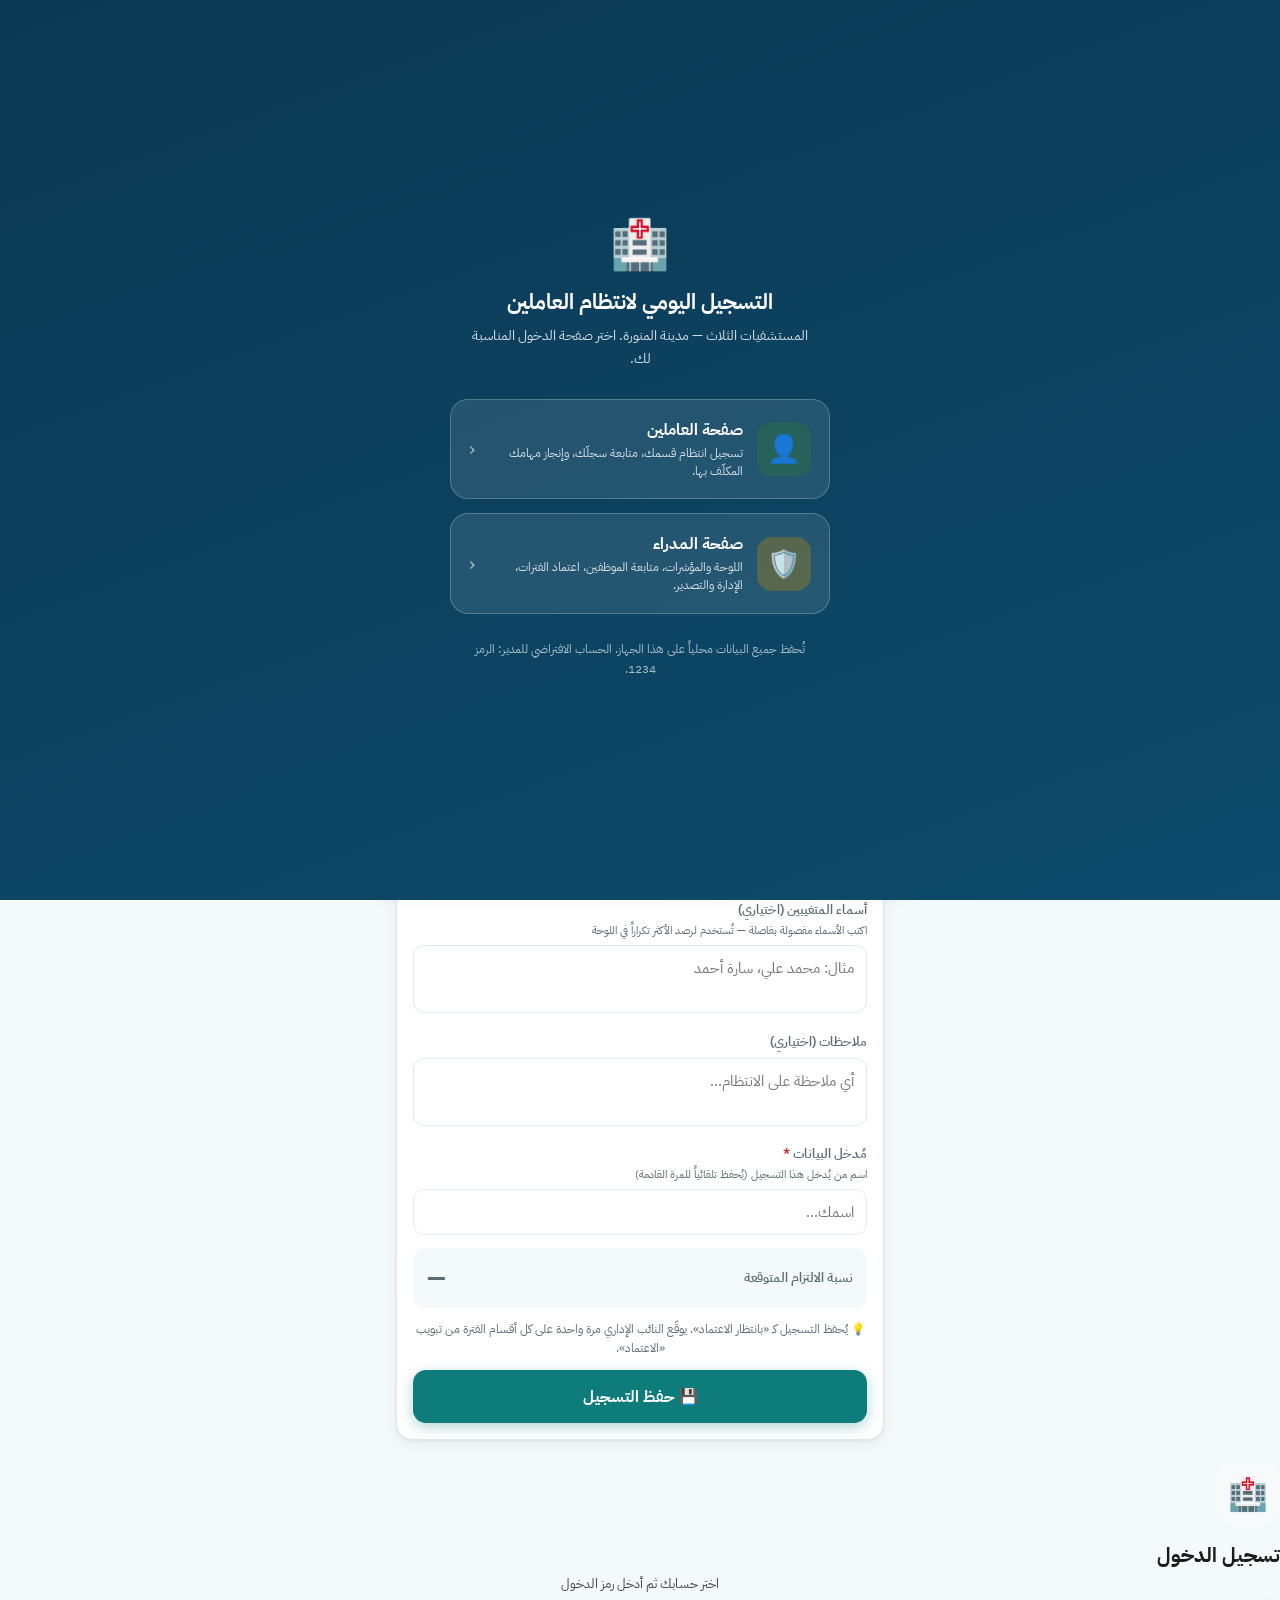
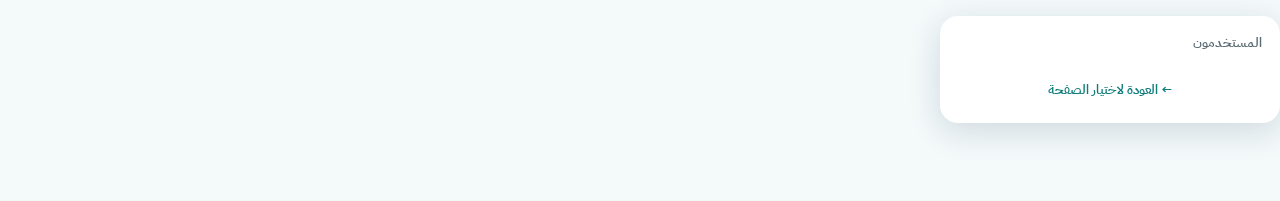
==== index.html @ ccaeedf7 "Add files via upload" ====
<!DOCTYPE html>
<html lang="ar" dir="rtl">
<head>
<meta charset="UTF-8">
<meta name="viewport" content="width=device-width, initial-scale=1.0, maximum-scale=1.0, user-scalable=no">
<title>التسجيل اليومي لانتظام العاملين</title>
<link rel="preconnect" href="https://fonts.googleapis.com">
<link rel="preconnect" href="https://fonts.gstatic.com" crossorigin>
<link href="https://fonts.googleapis.com/css2?family=IBM+Plex+Sans+Arabic:wght@400;500;600;700&display=swap" rel="stylesheet">
<link rel="stylesheet" href="style.css">
</head>
<body>
<div class="app">

  <header>
    <button class="theme-btn" id="helpBtn" title="كيف يعمل التطبيق" style="inset-inline-end:58px">؟</button>
    <button class="theme-btn" id="themeBtn" title="الوضع الداكن">🌙</button>
    <h1>التسجيل اليومي لانتظام العاملين</h1>
    <div class="sub">المستشفيات الثلاث — مدينة المنورة</div>
    <div class="hdr-row">
      <div class="today-pill">📅 <b id="todayLabel"></b></div>
      <div class="user-chip" id="userChip" style="display:none">
        <span class="uc-av" id="ucAv">؟</span>
        <span id="ucName">—</span>
        <button class="logout" id="logoutBtn" title="تسجيل الخروج">⏻</button>
      </div>
    </div>
  </header>

  <!-- ============ VIEW: ENTRY ============ -->
  <section class="view active" id="view-entry">
    <div class="edit-banner" id="editBanner">
      <span>✏️ أنت تعدّل تسجيلاً محفوظاً</span>
      <button id="cancelEdit">إلغاء التعديل</button>
    </div>

    <!-- onboarding: how it works (dismissible, shown until dismissed) -->
    <div class="howto" id="howtoCard">
      <button class="howto-x" id="howtoClose" title="إخفاء">✕</button>
      <p class="howto-title">👋 كيف يعمل التطبيق — 3 خطوات</p>
      <ol class="howto-steps">
        <li><b>سجّل القسم:</b> اختر المستشفى والفترة والقسم وأدخل الأعداد ثم احفظ. يُحفظ بحالة «بانتظار الاعتماد».</li>
        <li><b>اعتمد الفترة:</b> من تبويب «الاعتماد» يوقّع النائب الإداري مرة واحدة على كل أقسام الفترة معاً.</li>
        <li><b>تابع وحلّل:</b> «اللوحة» تعرض النِسب والتنبيهات، و«تصدير» يحفظ نسخة أو تقرير PDF.</li>
      </ol>
    </div>

    <div class="card">
      <p class="card-title"><span class="dot"></span> تسجيل انتظام جديد</p>

      <div class="field">
        <label>التاريخ <span class="req">*</span></label>
        <input type="date" id="f-date">
      </div>

      <div class="row2">
        <div class="field">
          <label>المستشفى <span class="req">*</span></label>
          <select id="f-hosp"></select>
        </div>
        <div class="field">
          <label>الفترة <span class="req">*</span></label>
          <select id="f-period"></select>
        </div>
      </div>

      <div class="field">
        <label>القسم <span class="req">*</span></label>
        <select id="f-dept"></select>
      </div>

      <div class="row2">
        <div class="field">
          <label>العاملون المجدولون <span class="req">*</span></label>
          <span class="hint">إجمالي من كان عليهم الحضور في هذه الفترة</span>
          <div class="stepper"><button type="button" data-step="f-sched" data-d="-1">−</button>
            <input type="number" id="f-sched" min="0" value="0" inputmode="numeric"><button type="button" data-step="f-sched" data-d="1">+</button></div>
        </div>
        <div class="field">
          <label>الحاضرون <span class="req">*</span></label>
          <span class="hint">من حضر فعلاً للعمل</span>
          <div class="stepper"><button type="button" data-step="f-present" data-d="-1">−</button>
            <input type="number" id="f-present" min="0" value="0" inputmode="numeric"><button type="button" data-step="f-present" data-d="1">+</button></div>
        </div>
      </div>
      <p class="field-err" id="numErr"></p>

      <div class="row3">
        <div class="field">
          <label>غياب</label>
          <div class="stepper"><button type="button" data-step="f-absent" data-d="-1">−</button>
            <input type="number" id="f-absent" min="0" value="0" inputmode="numeric"><button type="button" data-step="f-absent" data-d="1">+</button></div>
        </div>
        <div class="field">
          <label>انسحاب</label>
          <div class="stepper"><button type="button" data-step="f-with" data-d="-1">−</button>
            <input type="number" id="f-with" min="0" value="0" inputmode="numeric"><button type="button" data-step="f-with" data-d="1">+</button></div>
        </div>
        <div class="field">
          <label>استئذان</label>
          <div class="stepper"><button type="button" data-step="f-perm" data-d="-1">−</button>
            <input type="number" id="f-perm" min="0" value="0" inputmode="numeric"><button type="button" data-step="f-perm" data-d="1">+</button></div>
        </div>
      </div>

      <div class="field">
        <label>عدد الإجازات</label>
        <div class="stepper"><button type="button" data-step="f-leave" data-d="-1">−</button>
          <input type="number" id="f-leave" min="0" value="0" inputmode="numeric"><button type="button" data-step="f-leave" data-d="1">+</button></div>
      </div>

      <div class="field">
        <label>أسماء المتغيبين (اختياري)</label>
        <span class="hint">اكتب الأسماء مفصولة بفاصلة — تُستخدم لرصد الأكثر تكراراً في اللوحة</span>
        <textarea id="f-names" placeholder="مثال: محمد علي، سارة أحمد"></textarea>
      </div>

      <div class="field">
        <label>ملاحظات (اختياري)</label>
        <textarea id="f-notes" placeholder="أي ملاحظة على الانتظام..."></textarea>
      </div>

      <div class="field">
        <label>مُدخل البيانات <span class="req">*</span></label>
        <span class="hint">اسم من يُدخل هذا التسجيل (يُحفظ تلقائياً للمرة القادمة)</span>
        <input type="text" id="f-by" placeholder="اسمك...">
      </div>

      <div class="preview">
        <span class="lbl">نسبة الالتزام المتوقعة <span id="f-comp-word" style="font-weight:400;font-size:11px"></span></span>
        <span class="val" id="f-compliance">—</span>
      </div>

      <p style="font-size:11.5px;color:var(--muted);text-align:center;margin:0 0 12px;line-height:1.6">
        💡 يُحفظ التسجيل كـ «بانتظار الاعتماد». يوقّع النائب الإداري مرة واحدة على كل أقسام الفترة من تبويب «الاعتماد».
      </p>

      <button class="btn btn-primary" id="saveBtn">💾 حفظ التسجيل</button>
    </div>
  </section>

  <!-- ============ VIEW: DASHBOARD ============ -->
  <section class="view" id="view-dash">
    <div class="filters" id="monthFilters"></div>
    <div class="subfilter">
      <select id="dashHospFilter"></select>
      <select id="dashDeptFilter"></select>
    </div>
    <div class="alert none" id="alertBox"><span class="ic">📊</span><span id="alertText">لا توجد بيانات بعد</span></div>
    <div id="smartAlerts"></div>

    <div class="kpi-grid">
      <div class="kpi big">
        <div><div class="k-lbl">نسبة الالتزام العامة</div><div class="k-val" id="k-comp">—</div></div>
        <span class="badge" id="k-comp-badge"></span>
      </div>
      <div class="kpi"><div class="k-lbl">إجمالي الحضور</div><div class="k-val" id="k-present">0</div></div>
      <div class="kpi"><div class="k-lbl">إجمالي الغياب</div><div class="k-val" id="k-absent" style="color:var(--bad)">0</div></div>
      <div class="kpi"><div class="k-lbl">الانسحاب</div><div class="k-val" id="k-with">0</div></div>
      <div class="kpi"><div class="k-lbl">الاستئذان</div><div class="k-val" id="k-perm">0</div></div>
    </div>

    <div class="card">
      <div class="card-head">
        <p class="card-title"><span class="dot"></span> مؤشرات الأداء الرئيسية (KPI)</p>
        <div class="toggle" id="kpiToggle">
          <button class="active" data-scope="month">شهري</button>
          <button data-scope="week">أسبوعي</button>
        </div>
      </div>
      <p class="scope-note" id="kpiScopeNote"></p>
      <div class="kpi-list" id="kpiList"></div>
    </div>

    <div class="card">
      <p class="card-title"><span class="dot"></span> اتجاه نسبة الالتزام</p>
      <div class="chart-wrap"><div id="trendChart"></div></div>
      <div class="chart-legend">
        <span><i style="background:var(--teal)"></i>نسبة الالتزام</span>
        <span><i style="background:var(--bad)"></i>الحد الأدنى (90%)</span>
      </div>
    </div>

    <div class="card">
      <p class="card-title"><span class="dot"></span> الالتزام حسب المستشفى</p>
      <div id="hospBars"></div>
    </div>

    <div class="card">
      <p class="card-title"><span class="dot"></span> أكثر الأقسام مخالفةً</p>
      <div id="deptBars"></div>
    </div>

    <div class="card">
      <p class="card-title"><span class="dot"></span> أكثر الموظفين تكراراً للمخالفات</p>
      <div id="offenders"></div>
    </div>
  </section>

  <!-- ============ VIEW: RECORDS ============ -->
  <section class="view" id="view-records">
    <div class="sec-h"><span>سجل التسجيلات</span><span class="count" id="recCount"></span></div>
    <div class="filters" id="recFilters"></div>
    <div id="recordsList"></div>
  </section>

  <!-- ============ VIEW: APPROVAL ============ -->
  <section class="view" id="view-approve">
    <div class="sec-h"><span>اعتماد نهاية الفترة</span><span class="count" id="apprCount"></span></div>
    <p style="font-size:12.5px;color:var(--muted);margin:0 2px 14px;line-height:1.7">
      كل بطاقة تمثّل دفعة (التاريخ + المستشفى + الفترة). راجع الأقسام ثم وقّع مرة واحدة لاعتمادها جميعاً.
    </p>
    <div id="batchList"></div>

    <!-- signature modal for a batch -->
    <div class="modal-bg" id="signBg">
      <div class="modal">
        <h3 id="signTitle">اعتماد الفترة</h3>
        <p id="signSub"></p>
        <div class="field">
          <label>اسم النائب الإداري <span class="req">*</span></label>
          <input type="text" id="a-deputy" placeholder="اسم النائب الإداري المناوب...">
        </div>
        <div class="field">
          <label>توقيع النائب الإداري <span class="req">*</span></label>
          <div class="sig-wrap">
            <canvas id="sigPad" class="sig-pad"></canvas>
            <span class="sig-hint" id="sigHint">وقّع هنا بإصبعك</span>
            <button type="button" class="sig-clear" id="sigClear">مسح</button>
          </div>
        </div>
        <div class="modal-actions">
          <button class="btn btn-ghost btn-sm" id="signCancel">إلغاء</button>
          <button class="btn btn-primary btn-sm" id="signConfirm">✅ اعتماد ووقّع</button>
        </div>
      </div>
    </div>
  </section>

  <!-- ============ VIEW: EXPORT ============ -->
  <section class="view" id="view-export">
    <div class="card">
      <p class="card-title"><span class="dot"></span> نسخة احتياطية كاملة (موصى بها)</p>
      <p style="font-size:13px;color:var(--muted);margin:0 0 14px">نسخة شاملة لكل البيانات <b>بما فيها التواقيع</b>. استخدمها للحفظ الآمن أو النقل بين الأجهزة.</p>
      <div class="backup-row">
        <button class="btn btn-primary btn-sm" id="backupExport" style="width:100%">💾 حفظ نسخة احتياطية</button>
        <button class="btn btn-ghost btn-sm" id="backupImportBtn" style="width:100%">📂 استعادة نسخة</button>
      </div>
      <input type="file" id="backupFile" accept=".json" hidden>
      <div class="mini-note" id="storeNote"></div>
    </div>

    <div class="card">
      <p class="card-title"><span class="dot"></span> تقارير للأرشفة</p>
      <p style="font-size:13px;color:var(--muted);margin:0 0 14px">ملفات جاهزة للطباعة أو الرفع على نظام Excel.</p>
      <div class="exp-row">
        <button class="btn btn-primary btn-sm" id="expExcel" style="width:100%">⬇️ تصدير Excel</button>
        <button class="btn btn-ghost btn-sm" id="expCsv" style="width:100%">⬇️ تصدير CSV</button>
      </div>
      <div class="exp-row" style="margin-top:10px">
        <button class="btn btn-ghost btn-sm" id="expPdf" style="width:100%;grid-column:1/-1">📄 تقرير PDF رسمي (مع التواقيع)</button>
      </div>
    </div>

    <div class="card">
      <p class="card-title"><span class="dot"></span> الحماية برمز PIN</p>
      <p style="font-size:13px;color:var(--muted);margin:0 0 12px">قفل التطبيق برمز من 4 أرقام عند فتحه.</p>
      <button class="btn btn-ghost btn-sm" id="pinToggle" style="width:100%">🔒 تفعيل القفل برمز</button>
    </div>

    <div class="card">
      <p class="card-title"><span class="dot"></span> استيراد من CSV قديم</p>
      <p style="font-size:13px;color:var(--muted);margin:0 0 12px">ملف CSV من إصدار سابق؟ استورده لدمج بياناته (بدون التواقيع).</p>
      <input type="file" id="importFile" accept=".csv" style="font-size:13px">
    </div>

    <button class="danger-link" id="clearBtn">🗑️ حذف جميع البيانات نهائياً</button>
  </section>

  <!-- ============ VIEW: MY TASKS (staff) ============ -->
  <section class="view" id="view-mytasks">
    <div class="sec-h"><span>المهام المكلّف بها</span><span class="count" id="myTaskCount"></span></div>
    <div class="seg noprint" id="myTaskFilter" style="margin-bottom:12px">
      <button class="active" data-f="all">الكل</button>
      <button data-f="open">جديدة</button>
      <button data-f="in_progress">قيد التنفيذ</button>
      <button data-f="done">منجزة</button>
    </div>
    <div id="myTasksList"></div>
  </section>

  <!-- ============ VIEW: SUPERVISE (admin) ============ -->
  <section class="view" id="view-supervise">
    <div class="sec-h"><span>متابعة الموظفين والتحقق</span></div>

    <div class="card">
      <div class="card-head"><p class="card-title" style="margin:0"><span class="dot"></span> ملخّص الفريق</p></div>
      <div class="kpi-grid" id="supSummary"></div>
    </div>

    <div class="card">
      <p class="card-title"><span class="dot"></span> تسجيلات بحاجة لمراجعتك</p>
      <p class="help-line">راجع الأعداد ثم اعتمد التسجيل أو أرجعه للموظف مع ملاحظة للتصحيح.</p>
      <div id="reviewQueue"></div>
    </div>

    <div class="card">
      <p class="card-title"><span class="dot"></span> أداء كل موظف</p>
      <p class="help-line">عدد تسجيلاته، نسبة التزام أقسامه، والمهام المنجزة/المتأخرة.</p>
      <div id="staffMonitor"></div>
    </div>
  </section>

  <!-- ============ VIEW: MANAGE (admin) ============ -->
  <section class="view" id="view-manage">
    <div class="sec-h"><span>إدارة الحسابات والمهام</span></div>

    <div class="card">
      <div class="card-head"><p class="card-title" style="margin:0"><span class="dot"></span> حسابات المستخدمين</p></div>
      <p class="help-line">لكل موظف حساب برمز دخول خاص. المسؤول يرى الجميع ويتحقق من أعمالهم.</p>
      <div id="usersList"></div>
      <button class="fab-add" id="addUserBtn">＋ إضافة مستخدم جديد</button>
    </div>

    <div class="card">
      <div class="card-head"><p class="card-title" style="margin:0"><span class="dot"></span> إسناد مهمة</p></div>
      <p class="help-line">كلّف موظفاً بمهمة محددة وتابع إنجازها من تبويب «المتابعة».</p>
      <button class="fab-add" id="addTaskBtn" style="border-color:var(--navy);color:var(--navy)">＋ إسناد مهمة جديدة</button>
    </div>

    <div class="card">
      <div class="card-head"><p class="card-title" style="margin:0"><span class="dot"></span> كل المهام المسندة</p></div>
      <div class="seg noprint" id="allTaskFilter" style="margin:4px 0 12px">
        <button class="active" data-f="all">الكل</button>
        <button data-f="open">جديدة</button>
        <button data-f="in_progress">جارية</button>
        <button data-f="done">منجزة</button>
        <button data-f="overdue">متأخرة</button>
      </div>
      <div id="allTasksList"></div>
    </div>
  </section>

  <!-- bottom nav -->
  <nav class="nav">
    <button class="active" data-view="entry" data-roles="admin,staff">
      <svg fill="none" stroke="currentColor" viewBox="0 0 24 24"><path stroke-linecap="round" stroke-linejoin="round" d="M12 4v16m8-8H4"/></svg>
      تسجيل</button>
    <button data-view="dash" data-roles="admin">
      <svg fill="none" stroke="currentColor" viewBox="0 0 24 24"><path stroke-linecap="round" stroke-linejoin="round" d="M3 13h4v8H3zM10 3h4v18h-4zM17 9h4v12h-4z"/></svg>
      اللوحة</button>
    <button data-view="records" data-roles="admin,staff">
      <svg fill="none" stroke="currentColor" viewBox="0 0 24 24"><path stroke-linecap="round" stroke-linejoin="round" d="M4 6h16M4 12h16M4 18h16"/></svg>
      السجل</button>
    <button data-view="mytasks" data-roles="staff" style="position:relative">
      <svg fill="none" stroke="currentColor" viewBox="0 0 24 24"><path stroke-linecap="round" stroke-linejoin="round" d="M9 5H7a2 2 0 00-2 2v12a2 2 0 002 2h10a2 2 0 002-2V7a2 2 0 00-2-2h-2M9 5a2 2 0 002 2h2a2 2 0 002-2M9 5a2 2 0 012-2h2a2 2 0 012 2m-3 7l2 2 4-4"/></svg>
      مهامي<span class="nav-badge" id="myTaskBadge"></span></button>
    <button data-view="supervise" data-roles="admin" style="position:relative">
      <svg fill="none" stroke="currentColor" viewBox="0 0 24 24"><path stroke-linecap="round" stroke-linejoin="round" d="M15 12a3 3 0 11-6 0 3 3 0 016 0z"/><path stroke-linecap="round" stroke-linejoin="round" d="M2.458 12C3.732 7.943 7.523 5 12 5c4.478 0 8.268 2.943 9.542 7-1.274 4.057-5.064 7-9.542 7-4.477 0-8.268-2.943-9.542-7z"/></svg>
      المتابعة<span class="nav-badge" id="supBadge"></span></button>
    <button data-view="approve" data-roles="admin" style="position:relative">
      <svg fill="none" stroke="currentColor" viewBox="0 0 24 24"><path stroke-linecap="round" stroke-linejoin="round" d="M9 12l2 2 4-4m6 2a9 9 0 11-18 0 9 9 0 0118 0z"/></svg>
      الاعتماد<span class="nav-badge" id="navBadge"></span></button>
    <button data-view="manage" data-roles="admin">
      <svg fill="none" stroke="currentColor" viewBox="0 0 24 24"><path stroke-linecap="round" stroke-linejoin="round" d="M17 20h5v-2a4 4 0 00-3-3.87M9 20H4v-2a4 4 0 013-3.87m6-1.13a4 4 0 10-4-4 4 4 0 004 4zm6 0a3 3 0 10-2.5-1.34M5 11a3 3 0 102.5-1.34"/></svg>
      الإدارة</button>
    <button data-view="export" data-roles="admin">
      <svg fill="none" stroke="currentColor" viewBox="0 0 24 24"><path stroke-linecap="round" stroke-linejoin="round" d="M12 4v12m0 0l-4-4m4 4l4-4M4 20h16"/></svg>
      تصدير</button>
  </nav>
</div>

<div class="toast" id="toast"></div>

<!-- generic confirm/duplicate modal -->
<div class="modal-bg" id="modalBg">
  <div class="modal">
    <h3 id="modalTitle"></h3>
    <p id="modalMsg"></p>
    <div class="modal-actions">
      <button class="btn btn-ghost btn-sm" id="modalCancel">إلغاء</button>
      <button class="btn btn-primary btn-sm" id="modalOk">تأكيد</button>
    </div>
  </div>
</div>

<!-- PIN lock screen -->
<div class="lock" id="lockScreen">
  <div class="lk-ic">🔒</div>
  <h2 id="lockTitle">أدخل الرمز</h2>
  <p id="lockSub">رمز الدخول المكوّن من 4 أرقام</p>
  <div class="pin-dots" id="pinDots"><span></span><span></span><span></span><span></span></div>
  <div class="pin-pad" id="pinPad"></div>
  <div class="lk-err" id="lockErr"></div>
  <button class="lk-skip" id="lockReset" style="display:none">نسيت الرمز؟ مسح الكل والبدء من جديد</button>
</div>

<!-- ===== ROLE GATE (staff page / managers page) ===== -->
<div class="gate" id="gateScreen">
  <div class="g-ic">🏥</div>
  <h2>التسجيل اليومي لانتظام العاملين</h2>
  <p class="g-sub">المستشفيات الثلاث — مدينة المنورة. اختر صفحة الدخول المناسبة لك.</p>
  <div class="gate-cards">
    <button class="gate-card staff" id="gateStaff">
      <span class="gc-ic">👤</span>
      <span class="gc-txt">
        <p class="gc-title">صفحة العاملين</p>
        <p class="gc-desc">تسجيل انتظام قسمك، متابعة سجلّك، وإنجاز مهامك المكلّف بها.</p>
      </span>
      <span class="gc-arrow">‹</span>
    </button>
    <button class="gate-card admin" id="gateAdmin">
      <span class="gc-ic">🛡️</span>
      <span class="gc-txt">
        <p class="gc-title">صفحة المدراء</p>
        <p class="gc-desc">اللوحة والمؤشرات، متابعة الموظفين، اعتماد الفترات، الإدارة والتصدير.</p>
      </span>
      <span class="gc-arrow">‹</span>
    </button>
  </div>
  <p class="g-note">تُحفظ جميع البيانات محلياً على هذا الجهاز. الحساب الافتراضي للمدير: الرمز 1234.</p>
</div>

<!-- ===== LOGIN SCREEN ===== -->
<div class="login" id="loginScreen">
  <div class="brand-ic">🏥</div>
  <h2 id="loginTitle">تسجيل الدخول</h2>
  <p class="lsub" id="loginSub">اختر حسابك ثم أدخل رمز الدخول</p>
  <div class="login-card">
    <div id="loginStep1">
      <div class="field" style="margin-bottom:8px"><label id="loginListLabel">المستخدمون</label></div>
      <div class="usr-list" id="loginUsers"></div>
      <button class="login-back gate-back" id="loginToGate">← العودة لاختيار الصفحة</button>
    </div>
    <div id="loginStep2" style="display:none">
      <button class="usr-pick sel" id="loginSelected" style="margin-bottom:6px;pointer-events:none"></button>
      <div class="field" style="margin:14px 0 0"><label style="text-align:center">رمز الدخول (4 أرقام)</label></div>
      <div class="login-pin">
        <input type="password" inputmode="numeric" maxlength="1" data-i="0">
        <input type="password" inputmode="numeric" maxlength="1" data-i="1">
        <input type="password" inputmode="numeric" maxlength="1" data-i="2">
        <input type="password" inputmode="numeric" maxlength="1" data-i="3">
      </div>
      <div class="login-err" id="loginErr"></div>
      <button class="login-back" id="loginBack">← اختيار مستخدم آخر</button>
    </div>
  </div>
</div>

<!-- ===== USER add/edit modal ===== -->
<div class="modal-bg" id="userBg">
  <div class="modal">
    <h3 id="userModalTitle">إضافة مستخدم</h3>
    <div class="field"><label>الاسم الكامل <span class="req">*</span></label>
      <input type="text" id="u-name" placeholder="اسم الموظف..."></div>
    <div class="field"><label>الدور <span class="req">*</span></label>
      <select id="u-role"><option value="staff">موظف (تسجيل ومهام)</option><option value="admin">مسؤول (متابعة وتحقق)</option></select></div>
    <div class="row2">
      <div class="field"><label>المستشفى</label><select id="u-hosp"></select></div>
      <div class="field"><label>القسم</label><select id="u-dept"></select></div>
    </div>
    <div class="field"><label>رمز الدخول (4 أرقام) <span class="req">*</span></label>
      <input type="text" id="u-pin" inputmode="numeric" maxlength="4" placeholder="مثال: 1234"></div>
    <div class="modal-actions">
      <button class="btn btn-ghost btn-sm" id="userCancel">إلغاء</button>
      <button class="btn btn-primary btn-sm" id="userSave">حفظ</button>
    </div>
  </div>
</div>

<!-- ===== TASK assign modal ===== -->
<div class="modal-bg" id="taskBg">
  <div class="modal">
    <h3>إسناد مهمة</h3>
    <div class="field"><label>عنوان المهمة <span class="req">*</span></label>
      <input type="text" id="t-title" placeholder="مثال: تدقيق سجل الحضور الأسبوعي"></div>
    <div class="field"><label>الموظف المكلّف <span class="req">*</span></label>
      <select id="t-assignee"></select></div>
    <div class="row2">
      <div class="field"><label>الأولوية</label>
        <select id="t-priority"><option value="normal">عادية</option><option value="medium">متوسطة</option><option value="high">عالية</option></select></div>
      <div class="field"><label>تاريخ الاستحقاق</label><input type="date" id="t-due"></div>
    </div>
    <div class="field"><label>تفاصيل المهمة</label>
      <textarea id="t-desc" placeholder="وصف ما هو مطلوب إنجازه..."></textarea></div>
    <div class="modal-actions">
      <button class="btn btn-ghost btn-sm" id="taskCancel">إلغاء</button>
      <button class="btn btn-primary btn-sm" id="taskSave">إسناد المهمة</button>
    </div>
  </div>
</div>

<!-- ===== REVIEW / task-update modal (note input) ===== -->
<div class="modal-bg" id="noteBg">
  <div class="modal">
    <h3 id="noteTitle">ملاحظة</h3>
    <p id="noteSub" style="font-size:12.5px;color:var(--muted);margin:0 0 12px;line-height:1.6"></p>
    <div class="field"><label id="noteLabel">الملاحظة</label>
      <textarea id="noteText" placeholder="اكتب ملاحظتك..."></textarea></div>
    <div class="modal-actions">
      <button class="btn btn-ghost btn-sm" id="noteCancel">إلغاء</button>
      <button class="btn btn-primary btn-sm" id="noteOk">تأكيد</button>
    </div>
  </div>
</div>

<script src="script.js"></script>
</body>
</html>
---- style.css ----
:root{
  --navy:#0B3954; --teal:#0E7C7B; --teal-d:#0a5f5e; --light:#F4F9FA;
  --ink:#1A1A1A; --muted:#5b6b73; --line:#e2e9ec;
  --good:#2E7D32; --good-bg:#e7f3e8; --warn:#E65100; --warn-bg:#fdeee2;
  --bad:#C62828; --bad-bg:#fbe9e9; --gold:#B8860B;
  --shadow:0 1px 3px rgba(11,57,84,.08),0 4px 16px rgba(11,57,84,.06);
  --shadow-lg:0 8px 32px rgba(11,57,84,.16);
}
*{box-sizing:border-box;-webkit-tap-highlight-color:transparent}
html,body{margin:0;padding:0}
body{
  font-family:'IBM Plex Sans Arabic',system-ui,sans-serif;
  background:var(--light); color:var(--ink);
  font-size:15px; line-height:1.5; padding-bottom:78px;
  -webkit-font-smoothing:antialiased;
}
.app{max-width:520px;margin:0 auto;min-height:100vh;background:var(--light)}

/* ---------- header ---------- */
header{
  background:linear-gradient(135deg,var(--navy),#0d4a6b);
  color:#fff;padding:18px 18px 16px;position:sticky;top:0;z-index:40;
  box-shadow:0 2px 12px rgba(11,57,84,.25);
}
header h1{margin:0;font-size:17px;font-weight:700;letter-spacing:-.2px}
header .sub{font-size:12px;opacity:.78;margin-top:2px;font-weight:400}
.today-pill{
  display:inline-flex;align-items:center;gap:6px;margin-top:10px;
  background:rgba(255,255,255,.12);border:1px solid rgba(255,255,255,.18);
  padding:5px 11px;border-radius:20px;font-size:12.5px;font-weight:500;
}
.today-pill b{font-weight:600}

/* ---------- views ---------- */
.view{display:none;padding:16px 16px 8px;animation:fade .25s ease}
.view.active{display:block}
@keyframes fade{from{opacity:0;transform:translateY(6px)}to{opacity:1;transform:none}}

/* ---------- cards ---------- */
.card{background:#fff;border:1px solid var(--line);border-radius:16px;
  padding:16px;margin-bottom:14px;box-shadow:var(--shadow)}
.card-title{font-size:13px;font-weight:700;color:var(--teal);
  margin:0 0 12px;display:flex;align-items:center;gap:7px}
.card-title .dot{width:7px;height:7px;border-radius:50%;background:var(--teal)}

/* ---------- form ---------- */
.field{margin-bottom:13px}
.field label{display:block;font-size:12.5px;font-weight:600;color:var(--muted);margin-bottom:6px}
.field label .req{color:var(--bad)}
input,select,textarea{
  width:100%;font-family:inherit;font-size:15px;color:var(--ink);
  background:#fff;border:1.5px solid var(--line);border-radius:11px;
  padding:11px 12px;transition:border-color .15s,box-shadow .15s;appearance:none
}
input:focus,select:focus,textarea:focus{
  outline:none;border-color:var(--teal);box-shadow:0 0 0 3px rgba(14,124,123,.12)
}
select{background-image:url("data:image/svg+xml,%3Csvg xmlns='http://www.w3.org/2000/svg' width='12' height='8' viewBox='0 0 12 8'%3E%3Cpath fill='%230E7C7B' d='M6 8L0 0h12z'/%3E%3C/svg%3E");
  background-repeat:no-repeat;background-position:left 14px center;padding-left:34px}
textarea{resize:none;min-height:62px}

/* signature pad */
.sig-wrap{position:relative;border:1.5px dashed var(--line);border-radius:11px;
  background:#fcfdfd;overflow:hidden}
.sig-wrap.signed{border-style:solid;border-color:var(--teal)}
.sig-pad{display:block;width:100%;height:150px;touch-action:none;cursor:crosshair}
.sig-hint{position:absolute;top:50%;left:50%;transform:translate(-50%,-50%);
  color:#aab6bb;font-size:13px;font-weight:500;pointer-events:none}
.sig-hint.hide{display:none}
.sig-clear{position:absolute;top:8px;left:8px;background:#fff;border:1px solid var(--line);
  color:var(--bad);font-family:inherit;font-size:11.5px;font-weight:600;
  padding:4px 11px;border-radius:8px;cursor:pointer}
.row2{display:grid;grid-template-columns:1fr 1fr;gap:10px}
.row3{display:grid;grid-template-columns:1fr 1fr 1fr;gap:8px}

/* stepper numeric inputs */
.stepper{display:flex;align-items:stretch;border:1.5px solid var(--line);border-radius:11px;overflow:hidden}
.stepper:focus-within{border-color:var(--teal);box-shadow:0 0 0 3px rgba(14,124,123,.12)}
.stepper button{border:none;background:var(--light);color:var(--teal);font-size:20px;
  font-weight:700;width:42px;flex:0 0 42px;cursor:pointer;line-height:1}
.stepper button:active{background:#e3eef0}
.stepper input{border:none;border-radius:0;text-align:center;box-shadow:none!important;
  padding:11px 2px;-moz-appearance:textfield}
.stepper input::-webkit-outer-spin-button,.stepper input::-webkit-inner-spin-button{-webkit-appearance:none;margin:0}

/* live compliance preview */
.preview{display:flex;align-items:center;justify-content:space-between;
  background:var(--light);border-radius:12px;padding:12px 14px;margin-bottom:13px}
.preview .lbl{font-size:12.5px;font-weight:600;color:var(--muted)}
.preview .val{font-size:24px;font-weight:700;font-variant-numeric:tabular-nums}

/* buttons */
.btn{width:100%;border:none;border-radius:13px;padding:15px;font-family:inherit;
  font-size:15.5px;font-weight:700;cursor:pointer;transition:transform .08s,box-shadow .15s}
.btn:active{transform:scale(.985)}
.btn-primary{background:var(--teal);color:#fff;box-shadow:0 4px 14px rgba(14,124,123,.32)}
.btn-primary:active{background:var(--teal-d)}
.btn-ghost{background:#fff;color:var(--teal);border:1.5px solid var(--teal)}
.btn-sm{padding:10px 14px;font-size:13.5px;width:auto;border-radius:10px}

/* ---------- KPI dashboard ---------- */
.kpi-grid{display:grid;grid-template-columns:1fr 1fr;gap:10px;margin-bottom:14px}

/* card head with toggle */
.card-head{display:flex;align-items:center;justify-content:space-between;margin-bottom:6px}
.card-head .card-title{margin:0}
.toggle{display:inline-flex;background:var(--light);border:1px solid var(--line);
  border-radius:9px;padding:2px;gap:2px}
.toggle button{border:none;background:none;font-family:inherit;font-size:11.5px;font-weight:600;
  color:var(--muted);padding:5px 11px;border-radius:7px;cursor:pointer;touch-action:manipulation}
.toggle button.active{background:var(--teal);color:#fff}
.scope-note{font-size:11px;color:var(--muted);margin:0 0 11px;font-variant-numeric:tabular-nums}

/* KPI rate list */
.kpi-list{display:grid;grid-template-columns:1fr 1fr;gap:9px}
.kpi-item{background:var(--light);border-radius:11px;padding:11px 12px;border:1px solid var(--line)}
.kpi-item.full{grid-column:1/-1;display:flex;align-items:center;justify-content:space-between}
.kpi-item .ki-lbl{font-size:11.5px;font-weight:600;color:var(--muted);margin-bottom:5px}
.kpi-item.full .ki-lbl{margin-bottom:0}
.kpi-item .ki-val{font-size:19px;font-weight:700;font-variant-numeric:tabular-nums;line-height:1}
.kpi-item.full .ki-val{font-size:15px;text-align:left;max-width:60%}
.kpi-item .ki-trend{font-size:10.5px;font-weight:600;margin-top:4px}
.kpi{background:#fff;border:1px solid var(--line);border-radius:14px;padding:14px;box-shadow:var(--shadow)}
.kpi .k-lbl{font-size:11.5px;font-weight:600;color:var(--muted);margin-bottom:5px}
.kpi .k-val{font-size:26px;font-weight:700;font-variant-numeric:tabular-nums;line-height:1}
.kpi.big{grid-column:1/-1;display:flex;align-items:center;justify-content:space-between}
.kpi.big .k-val{font-size:34px}
.badge{font-size:11px;font-weight:700;padding:4px 10px;border-radius:20px}

/* alert banner */
.alert{border-radius:14px;padding:13px 15px;margin-bottom:14px;font-weight:600;
  font-size:13.5px;display:flex;align-items:center;gap:9px}
.alert .ic{font-size:18px}
.alert.good{background:var(--good-bg);color:var(--good)}
.alert.warn{background:var(--warn-bg);color:var(--warn)}
.alert.bad{background:var(--bad-bg);color:var(--bad)}
.alert.none{background:#eef2f4;color:var(--muted)}

/* bars */
.bar-row{margin-bottom:11px}
.bar-row:last-child{margin-bottom:0}
.bar-head{display:flex;justify-content:space-between;font-size:12.5px;margin-bottom:5px}
.bar-head .name{font-weight:600}
.bar-head .pct{font-weight:700;font-variant-numeric:tabular-nums}
.bar-track{height:9px;background:var(--light);border-radius:6px;overflow:hidden}
.bar-fill{height:100%;border-radius:6px;transition:width .5s ease}

/* filter chips */
.filters{display:flex;gap:7px;overflow-x:auto;padding:2px 0 12px;-webkit-overflow-scrolling:touch}
.filters::-webkit-scrollbar{display:none}
.chip{flex:0 0 auto;border:1.5px solid var(--line);background:#fff;color:var(--muted);
  padding:7px 14px;border-radius:20px;font-size:12.5px;font-weight:600;cursor:pointer;white-space:nowrap}
.chip.active{background:var(--navy);color:#fff;border-color:var(--navy)}

/* records log */
.rec{background:#fff;border:1px solid var(--line);border-radius:13px;padding:12px 14px;
  margin-bottom:9px;box-shadow:var(--shadow);position:relative}
.rec .r-top{display:flex;justify-content:space-between;align-items:center;margin-bottom:6px}
.rec .r-hosp{font-size:13.5px;font-weight:700}
.rec .r-date{font-size:11.5px;color:var(--muted);font-variant-numeric:tabular-nums}
.rec .r-meta{font-size:11.5px;color:var(--muted);margin-bottom:8px}
.rec .r-stats{display:flex;gap:6px;flex-wrap:wrap}
.tag{font-size:11px;font-weight:600;padding:3px 9px;border-radius:8px;background:var(--light);color:var(--muted)}
.tag.c{background:var(--good-bg);color:var(--good)}
.tag.a{background:var(--bad-bg);color:var(--bad)}
.rec .del{position:absolute;left:10px;bottom:11px;background:none;border:none;
  color:var(--bad);font-size:11.5px;font-weight:600;cursor:pointer;padding:4px}
.r-sig{margin-top:9px;padding-top:9px;border-top:1px dashed var(--line);display:flex;align-items:center;gap:10px}
.r-sig-lbl{font-size:11px;color:var(--muted);font-weight:600;flex:0 0 auto}
.r-sig img{height:46px;max-width:170px;object-fit:contain;background:#fcfdfd;border:1px solid var(--line);border-radius:8px;padding:2px}

/* empty */
.empty{text-align:center;padding:48px 20px;color:var(--muted)}
.empty .e-ic{font-size:42px;margin-bottom:10px;opacity:.5}
.empty h3{margin:0 0 5px;font-size:15px;color:var(--ink)}
.empty p{margin:0;font-size:13px}

/* toast */
.toast{position:fixed;bottom:90px;left:50%;transform:translateX(-50%) translateY(20px);
  background:var(--navy);color:#fff;padding:12px 20px;border-radius:30px;font-size:13.5px;
  font-weight:600;box-shadow:var(--shadow-lg);opacity:0;pointer-events:none;
  transition:opacity .3s,transform .3s;z-index:60;display:flex;align-items:center;gap:8px}
.toast.show{opacity:1;transform:translateX(-50%) translateY(0)}
.toast.err{background:var(--bad)}

/* bottom nav */
.nav{position:fixed;bottom:0;left:0;right:0;background:#fff;border-top:1px solid var(--line);
  display:flex;max-width:520px;margin:0 auto;z-index:50;box-shadow:0 -2px 14px rgba(11,57,84,.07);
  padding-bottom:env(safe-area-inset-bottom,0)}
.nav button{flex:1;border:none;background:none;padding:9px 4px 10px;cursor:pointer;
  display:flex;flex-direction:column;align-items:center;gap:3px;color:var(--muted);
  font-family:inherit;font-size:10.5px;font-weight:600;transition:color .15s;
  -webkit-user-select:none;user-select:none;touch-action:manipulation;min-height:54px}
.nav button *{pointer-events:none}
.nav button.active{color:var(--teal)}
.nav button svg{width:23px;height:23px;stroke-width:2}
.nav button.active svg{stroke-width:2.4}

/* section heading */
.sec-h{font-size:13px;font-weight:700;color:var(--navy);margin:4px 2px 10px;display:flex;
  align-items:center;justify-content:space-between}
.sec-h .count{font-size:11.5px;color:var(--muted);font-weight:600}

/* export buttons */
.exp-row{display:grid;grid-template-columns:1fr 1fr;gap:10px;margin-top:4px}
.mini-note{font-size:11.5px;color:var(--muted);text-align:center;margin-top:12px;line-height:1.6}
.danger-link{display:block;text-align:center;color:var(--bad);font-size:12.5px;
  font-weight:600;margin-top:18px;background:none;border:none;width:100%;cursor:pointer;padding:8px}

/* ---------- edit mode banner ---------- */
.edit-banner{display:none;align-items:center;justify-content:space-between;gap:10px;
  background:var(--warn-bg);border:1px solid #f6c89a;color:var(--warn);
  padding:10px 13px;border-radius:12px;margin-bottom:14px;font-size:12.5px;font-weight:600}
.edit-banner.on{display:flex}
.edit-banner button{background:none;border:none;color:var(--warn);font-weight:700;
  font-size:12.5px;cursor:pointer;text-decoration:underline;padding:0}

/* ---------- trend chart ---------- */
.chart-wrap{position:relative;width:100%;overflow-x:auto}
.chart-svg{display:block;width:100%;min-width:280px;height:auto}
.chart-legend{display:flex;gap:14px;flex-wrap:wrap;margin-top:8px;font-size:11px;color:var(--muted)}
.chart-legend i{display:inline-block;width:10px;height:3px;border-radius:2px;margin-inline-end:5px;vertical-align:middle}
.threshold-note{font-size:11px;color:var(--muted);margin-top:6px;text-align:center}

/* ---------- dash sub-filters ---------- */
.subfilter{display:flex;gap:8px;margin-bottom:10px}
.subfilter select{flex:1;font-size:12.5px;padding:8px 10px;border-radius:10px;border:1.5px solid var(--line);background:#fff}

/* ---------- modal ---------- */
.modal-bg{position:fixed;inset:0;background:rgba(11,57,84,.45);z-index:90;
  display:none;align-items:flex-end;justify-content:center;backdrop-filter:blur(2px)}
.modal-bg.on{display:flex;animation:fade .2s ease}
.modal{background:#fff;width:100%;max-width:520px;border-radius:20px 20px 0 0;
  padding:20px 18px calc(20px + env(safe-area-inset-bottom));box-shadow:var(--shadow-lg);
  animation:slideup .28s cubic-bezier(.2,.8,.2,1)}
@keyframes slideup{from{transform:translateY(100%)}to{transform:none}}
.modal h3{margin:0 0 6px;font-size:16px;color:var(--navy)}
.modal p{margin:0 0 16px;font-size:13px;color:var(--muted);line-height:1.6}
.modal-actions{display:grid;grid-template-columns:1fr 1fr;gap:10px;margin-top:6px}

/* ---------- pin lock ---------- */
.lock{position:fixed;inset:0;background:linear-gradient(160deg,var(--navy),#0d4a6b);
  z-index:200;display:none;flex-direction:column;align-items:center;justify-content:center;
  color:#fff;padding:30px;text-align:center}
.lock.on{display:flex}
.lock .lk-ic{font-size:46px;margin-bottom:8px}
.lock h2{margin:0 0 6px;font-size:19px;font-weight:700}
.lock p{margin:0 0 22px;font-size:13px;opacity:.8}
.pin-dots{display:flex;gap:14px;margin-bottom:26px}
.pin-dots span{width:15px;height:15px;border-radius:50%;border:2px solid rgba(255,255,255,.55);transition:.15s}
.pin-dots span.fill{background:#fff;border-color:#fff}
.pin-pad{display:grid;grid-template-columns:repeat(3,72px);gap:14px}
.pin-pad button{width:72px;height:72px;border-radius:50%;border:1px solid rgba(255,255,255,.25);
  background:rgba(255,255,255,.08);color:#fff;font-size:24px;font-weight:600;cursor:pointer;
  font-family:inherit;transition:.12s;-webkit-tap-highlight-color:transparent}
.pin-pad button:active{background:rgba(255,255,255,.25);transform:scale(.94)}
.pin-pad button.blank{background:none;border:none;cursor:default}
.lock .lk-err{color:#ffd2d2;font-size:12.5px;height:16px;margin-top:14px;font-weight:600}
.lock .lk-skip{margin-top:24px;background:none;border:none;color:rgba(255,255,255,.7);
  font-size:12.5px;text-decoration:underline;cursor:pointer;font-family:inherit}

/* ---------- backup buttons ---------- */
.backup-row{display:grid;grid-template-columns:1fr 1fr;gap:10px;margin-top:4px}

/* ---------- dark mode ---------- */
body.dark{
  --navy:#1a4a66; --light:#0f1518; --ink:#e8edef; --muted:#8a9aa1; --line:#26343b;
  --good-bg:#16301a; --warn-bg:#3a2410; --bad-bg:#3a1818;
  --shadow:0 1px 3px rgba(0,0,0,.3),0 4px 16px rgba(0,0,0,.25);
}
body.dark .app{background:var(--light)}
body.dark .card,body.dark input,body.dark select,body.dark textarea,body.dark .nav,
body.dark .kpi,body.dark .modal,body.dark .subfilter select{background:#161e23;border-color:var(--line);color:var(--ink)}
body.dark .chip{background:#161e23;border-color:var(--line);color:var(--muted)}
body.dark .bar-track{background:#26343b}
body.dark input::placeholder,body.dark textarea::placeholder{color:#5b6b73}

/* theme toggle in header */
.theme-btn{position:absolute;top:16px;inset-inline-end:16px;background:rgba(255,255,255,.12);
  border:1px solid rgba(255,255,255,.18);color:#fff;width:34px;height:34px;border-radius:50%;
  font-size:16px;cursor:pointer;display:flex;align-items:center;justify-content:center}
header{position:sticky;top:0;z-index:40}

/* ---------- nav badge ---------- */
.nav-badge{position:absolute;top:4px;inset-inline-end:18px;min-width:16px;height:16px;
  background:var(--bad);color:#fff;border-radius:9px;font-size:10px;font-weight:700;
  display:none;align-items:center;justify-content:center;padding:0 4px;line-height:1}
.nav-badge.on{display:flex}

/* ---------- batch cards (approval) ---------- */
.batch{background:#fff;border:1px solid var(--line);border-radius:16px;padding:15px;
  margin-bottom:14px;box-shadow:var(--shadow);border-inline-start:4px solid var(--warn)}
.batch.approved{border-inline-start-color:var(--good)}
.batch-head{display:flex;justify-content:space-between;align-items:flex-start;gap:10px;margin-bottom:6px}
.batch-head .b-hosp{font-size:14px;font-weight:700;color:var(--navy)}
.batch-head .b-meta{font-size:11.5px;color:var(--muted);margin-top:2px}
.batch-status{font-size:11px;font-weight:700;padding:3px 9px;border-radius:20px;white-space:nowrap}
.batch-status.pending{background:var(--warn-bg);color:var(--warn)}
.batch-status.approved{background:var(--good-bg);color:var(--good)}
.batch-depts{display:flex;flex-wrap:wrap;gap:6px;margin:10px 0}
.batch-depts .d-chip{font-size:11px;background:var(--light);border:1px solid var(--line);
  border-radius:8px;padding:4px 9px;color:var(--ink)}
.batch-depts .d-chip b{color:var(--teal);font-weight:700}
.batch-foot{display:flex;justify-content:space-between;align-items:center;gap:10px;
  margin-top:10px;padding-top:10px;border-top:1px solid var(--line)}
.batch-foot .b-comp{font-size:12.5px;font-weight:700}
.batch-sig{display:flex;align-items:center;gap:8px;font-size:11.5px;color:var(--muted)}
.batch-sig img{height:30px;border:1px solid var(--line);border-radius:6px;background:#fff}
.btn-approve{background:var(--teal);color:#fff;border:none;border-radius:10px;
  padding:8px 16px;font-family:inherit;font-size:12.5px;font-weight:600;cursor:pointer}
.empty-appr{text-align:center;padding:40px 20px;color:var(--muted)}
.empty-appr .e-ic{font-size:40px;margin-bottom:10px}

/* status pill in records */
.r-status{display:inline-block;font-size:10.5px;font-weight:700;padding:2px 8px;border-radius:12px;margin-inline-start:6px}
.r-status.pending{background:var(--warn-bg);color:var(--warn)}
.r-status.approved{background:var(--good-bg);color:var(--good)}

/* ---------- smart alerts ---------- */
.salert{display:flex;align-items:flex-start;gap:10px;border-radius:12px;padding:11px 13px;
  margin-bottom:10px;font-size:12.5px;font-weight:600;line-height:1.55}
.salert .si{font-size:16px;flex-shrink:0}
.salert.warn{background:var(--warn-bg);color:var(--warn)}
.salert.bad{background:var(--bad-bg);color:var(--bad)}
.salert.info{background:#e8f1f5;color:var(--navy)}
.salert button{background:rgba(0,0,0,.06);border:none;border-radius:8px;padding:4px 10px;
  font-family:inherit;font-size:11.5px;font-weight:700;cursor:pointer;color:inherit;margin-inline-start:auto;white-space:nowrap}

/* ---------- onboarding howto ---------- */
.howto{position:relative;background:linear-gradient(135deg,#eef6f6,#f4f9fa);
  border:1px solid #d4e6e6;border-radius:16px;padding:15px 16px;margin-bottom:14px}
body.dark .howto{background:#16242a;border-color:var(--line)}
.howto.hide{display:none}
.howto-title{margin:0 0 10px;font-size:13.5px;font-weight:700;color:var(--navy)}
body.dark .howto-title{color:var(--ink)}
.howto-steps{margin:0;padding-inline-start:20px;display:flex;flex-direction:column;gap:8px}
.howto-steps li{font-size:12.5px;line-height:1.6;color:var(--ink)}
.howto-steps li b{color:var(--teal)}
.howto-x{position:absolute;top:10px;inset-inline-end:10px;background:none;border:none;
  color:var(--muted);font-size:15px;cursor:pointer;width:24px;height:24px;border-radius:50%}
.howto-x:active{background:rgba(0,0,0,.06)}

/* ---------- field hint ---------- */
.field .hint{display:block;font-size:11px;color:var(--muted);font-weight:400;margin-top:-3px;margin-bottom:6px;line-height:1.5}
.field input.invalid,.field select.invalid,.field textarea.invalid,.stepper.invalid{border-color:var(--bad)!important}
.field-err{font-size:11px;color:var(--bad);font-weight:600;margin-top:5px;display:none}
.field-err.show{display:block}

/* clearer active nav tab */
.nav button.active{position:relative}
.nav button.active::before{content:"";position:absolute;top:0;inset-inline-start:50%;
  transform:translateX(50%);width:26px;height:3px;border-radius:0 0 3px 3px;background:var(--teal)}

<style id="rbac-styles">
/* ===== Login screen ===== */
.login{position:fixed;inset:0;background:linear-gradient(160deg,var(--navy),#0d4a6b);
  z-index:120;display:none;flex-direction:column;align-items:center;justify-content:center;
  padding:24px;color:#fff;overflow-y:auto}
.login.on{display:flex}
.login .brand-ic{width:64px;height:64px;border-radius:18px;background:rgba(255,255,255,.14);
  display:flex;align-items:center;justify-content:center;font-size:32px;margin-bottom:14px}
.login h2{margin:0 0 4px;font-size:20px;font-weight:700}
.login .lsub{font-size:13px;opacity:.8;margin:0 0 22px;text-align:center}
.login-card{background:#fff;color:var(--ink);border-radius:18px;padding:18px;width:100%;
  max-width:340px;box-shadow:var(--shadow-lg)}
.login-card .field label{color:var(--muted)}
.usr-list{display:flex;flex-direction:column;gap:8px;max-height:none}
.usr-pick{display:flex;align-items:center;gap:11px;border:1.5px solid var(--line);
  border-radius:12px;padding:11px 13px;cursor:pointer;background:#fff;transition:border-color .15s,background .15s;text-align:right;width:100%;font-family:inherit}
.usr-pick:active{background:var(--light)}
.usr-pick.sel{border-color:var(--teal);background:var(--light)}
.usr-av{width:38px;height:38px;border-radius:50%;flex:0 0 38px;display:flex;align-items:center;
  justify-content:center;font-weight:700;font-size:15px;color:#fff}
.usr-av.admin{background:var(--navy)} .usr-av.staff{background:var(--teal)}
.usr-info{flex:1;min-width:0}
.usr-info .nm{font-size:14px;font-weight:700;color:var(--ink);white-space:nowrap;overflow:hidden;text-overflow:ellipsis}
.usr-info .rl{font-size:11px;color:var(--muted)}
.role-tag{font-size:10px;font-weight:700;padding:2px 8px;border-radius:10px}
.role-tag.admin{background:#e8edf3;color:var(--navy)} .role-tag.staff{background:var(--good-bg);color:var(--good)}
.login-pin{display:flex;gap:8px;justify-content:center;margin:14px 0 4px}
.login-pin input{width:46px;height:54px;text-align:center;font-size:22px;font-weight:700;
  border:1.5px solid var(--line);border-radius:12px;padding:0}
.login-err{color:var(--bad);font-size:12.5px;text-align:center;min-height:16px;margin-top:6px;font-weight:600}
.login-back{background:none;border:none;color:var(--teal);font-family:inherit;font-size:13px;
  font-weight:600;cursor:pointer;margin-top:10px;width:100%;padding:6px}

/* ===== user chip in header ===== */
.user-chip{display:inline-flex;align-items:center;gap:7px;margin-top:10px;
  background:rgba(255,255,255,.12);border:1px solid rgba(255,255,255,.18);
  padding:5px 8px 5px 11px;border-radius:20px;font-size:12px;font-weight:600}
.user-chip .uc-av{width:22px;height:22px;border-radius:50%;display:flex;align-items:center;
  justify-content:center;font-size:11px;font-weight:700;background:rgba(255,255,255,.2)}
.user-chip .logout{background:rgba(255,255,255,.18);border:none;color:#fff;width:22px;height:22px;
  border-radius:50%;cursor:pointer;font-size:13px;display:flex;align-items:center;justify-content:center;padding:0}
.hdr-row{display:flex;gap:8px;flex-wrap:wrap;align-items:center}

/* nav can scroll if many tabs */
.nav{overflow-x:auto;scrollbar-width:none}
.nav::-webkit-scrollbar{display:none}
.nav button{min-width:64px}

/* ===== review (admin) on records ===== */
.r-review{display:flex;align-items:center;gap:8px;margin-top:10px;flex-wrap:wrap}
.review-pill{font-size:10.5px;font-weight:700;padding:3px 9px;border-radius:12px}
.review-pill.approved{background:var(--good-bg);color:var(--good)}
.review-pill.rejected{background:var(--bad-bg);color:var(--bad)}
.review-pill.none{background:var(--light);color:var(--muted)}
.review-note{font-size:11.5px;color:var(--muted);background:var(--light);border-radius:9px;
  padding:7px 10px;margin-top:8px;line-height:1.6;border-right:3px solid var(--line)}
.review-note.rejected{border-right-color:var(--bad);color:#8a2020;background:var(--bad-bg)}
.rev-btns{display:flex;gap:7px;margin-top:9px}
.rev-btns .btn-sm{flex:1}
.btn-rej{background:var(--bad-bg);color:var(--bad);border:1.5px solid #f3c4c4}
.btn-app{background:var(--good-bg);color:var(--good);border:1.5px solid #bfe0c1}

/* ===== tasks ===== */
.task{background:#fff;border:1px solid var(--line);border-radius:14px;padding:14px;margin-bottom:11px;
  box-shadow:var(--shadow);border-right:4px solid var(--line)}
.task.open{border-right-color:var(--teal)}
.task.in_progress{border-right-color:var(--gold)}
.task.done{border-right-color:var(--good)}
.task.overdue{border-right-color:var(--bad)}
.task-top{display:flex;justify-content:space-between;align-items:flex-start;gap:10px}
.task-title{font-size:14.5px;font-weight:700;color:var(--ink);margin:0;line-height:1.4}
.task-st{font-size:10.5px;font-weight:700;padding:3px 9px;border-radius:12px;white-space:nowrap}
.task-st.open{background:#e0f0f0;color:var(--teal-d)}
.task-st.in_progress{background:var(--warn-bg);color:var(--warn)}
.task-st.done{background:var(--good-bg);color:var(--good)}
.task-st.overdue{background:var(--bad-bg);color:var(--bad)}
.task-desc{font-size:12.5px;color:var(--muted);margin:7px 0 0;line-height:1.6}
.task-meta{display:flex;gap:8px;flex-wrap:wrap;margin-top:9px;font-size:11px;color:var(--muted)}
.task-meta .tm{background:var(--light);padding:3px 9px;border-radius:9px;font-weight:600}
.task-meta .tm.pri-high{background:var(--bad-bg);color:var(--bad)}
.task-meta .tm.pri-med{background:var(--warn-bg);color:var(--warn)}
.task-meta .tm.due-late{background:var(--bad-bg);color:var(--bad)}
.task-acts{display:flex;gap:7px;margin-top:11px;flex-wrap:wrap}
.task-acts .btn-sm{flex:1;min-width:90px}
.task-proof{font-size:11.5px;color:var(--muted);background:var(--light);border-radius:9px;
  padding:8px 10px;margin-top:9px;line-height:1.6;border-right:3px solid var(--good)}
.seg{display:inline-flex;background:var(--light);border:1px solid var(--line);border-radius:10px;
  padding:2px;gap:2px;flex-wrap:wrap}
.seg button{border:none;background:none;font-family:inherit;font-size:11.5px;font-weight:600;
  color:var(--muted);padding:6px 12px;border-radius:8px;cursor:pointer}
.seg button.active{background:#fff;color:var(--teal);box-shadow:var(--shadow)}

/* ===== staff monitor (admin) ===== */
.staff-row{display:flex;align-items:center;gap:11px;background:#fff;border:1px solid var(--line);
  border-radius:13px;padding:12px 13px;margin-bottom:9px;box-shadow:var(--shadow)}
.staff-row .usr-av{width:40px;height:40px;flex:0 0 40px}
.sr-main{flex:1;min-width:0}
.sr-main .nm{font-size:14px;font-weight:700;color:var(--ink)}
.sr-main .meta{font-size:11px;color:var(--muted);margin-top:2px}
.sr-stats{display:flex;gap:6px;flex-wrap:wrap;margin-top:6px}
.sr-stats .st{font-size:10.5px;font-weight:600;padding:2px 8px;border-radius:9px;background:var(--light);color:var(--muted)}
.sr-stats .st.done{background:var(--good-bg);color:var(--good)}
.sr-stats .st.open{background:#e0f0f0;color:var(--teal-d)}
.sr-stats .st.late{background:var(--bad-bg);color:var(--bad)}

/* manage users */
.mng-user{display:flex;align-items:center;gap:11px;background:#fff;border:1px solid var(--line);
  border-radius:13px;padding:11px 13px;margin-bottom:9px;box-shadow:var(--shadow)}
.mng-user.inactive{opacity:.55}
.mng-user .acts{display:flex;gap:6px}
.icon-btn{width:32px;height:32px;border-radius:9px;border:1px solid var(--line);background:#fff;
  cursor:pointer;font-size:14px;display:flex;align-items:center;justify-content:center;color:var(--muted)}
.icon-btn.danger{color:var(--bad);border-color:#f3c4c4}
.fab-add{width:100%;border:1.5px dashed var(--teal);background:var(--light);color:var(--teal-d);
  border-radius:13px;padding:13px;font-family:inherit;font-size:14px;font-weight:700;cursor:pointer;margin-top:4px}
.modal .field:last-child{margin-bottom:0}
.help-line{font-size:11.5px;color:var(--muted);line-height:1.7;margin:0 2px 14px}
.empty-sm{text-align:center;padding:30px 16px;color:var(--muted)}
.empty-sm .e-ic{font-size:40px;opacity:.4;margin-bottom:8px}
.empty-sm h3{font-size:14px;color:var(--ink);margin:0 0 4px}
.empty-sm p{font-size:12px;margin:0}
.dark .login-card{background:#16242c}
.dark .usr-pick,.dark .task,.dark .staff-row,.dark .mng-user{background:#16242c}
.dark .usr-info .nm,.dark .task-title,.dark .sr-main .nm{color:#eef3f4}

/* ===== role gate (choose staff page / managers page) ===== */
.gate{position:fixed;inset:0;z-index:120;display:none;flex-direction:column;
  align-items:center;justify-content:center;padding:28px 22px;text-align:center;
  background:linear-gradient(160deg,var(--navy),#0d4a6b);color:#fff}
.gate.on{display:flex}
.gate .g-ic{font-size:48px;margin-bottom:6px}
.gate h2{margin:0 0 6px;font-size:21px;font-weight:700}
.gate .g-sub{margin:0 0 28px;font-size:13.5px;opacity:.82;max-width:340px;line-height:1.7}
.gate-cards{display:grid;gap:14px;width:100%;max-width:380px}
.gate-card{display:flex;align-items:center;gap:14px;text-align:start;cursor:pointer;
  background:rgba(255,255,255,.1);border:1.5px solid rgba(255,255,255,.22);
  border-radius:18px;padding:18px 18px;color:#fff;font-family:inherit;transition:.15s;
  -webkit-tap-highlight-color:transparent}
.gate-card:active{transform:scale(.98)}
.gate-card:hover{background:rgba(255,255,255,.18)}
.gate-card .gc-ic{width:54px;height:54px;flex:0 0 54px;border-radius:15px;
  display:flex;align-items:center;justify-content:center;font-size:27px;
  background:rgba(255,255,255,.16)}
.gate-card.staff .gc-ic{background:rgba(46,125,50,.35)}
.gate-card.admin .gc-ic{background:rgba(184,134,11,.35)}
.gate-card .gc-txt{flex:1;min-width:0}
.gate-card .gc-title{font-size:16px;font-weight:700;margin:0 0 3px}
.gate-card .gc-desc{font-size:11.5px;opacity:.82;line-height:1.55;margin:0}
.gate-card .gc-arrow{font-size:20px;opacity:.6}
.gate .g-note{margin-top:26px;font-size:11.5px;opacity:.65;max-width:330px;line-height:1.7}
.login-back.gate-back{display:block;width:100%;text-align:center;margin-top:14px}
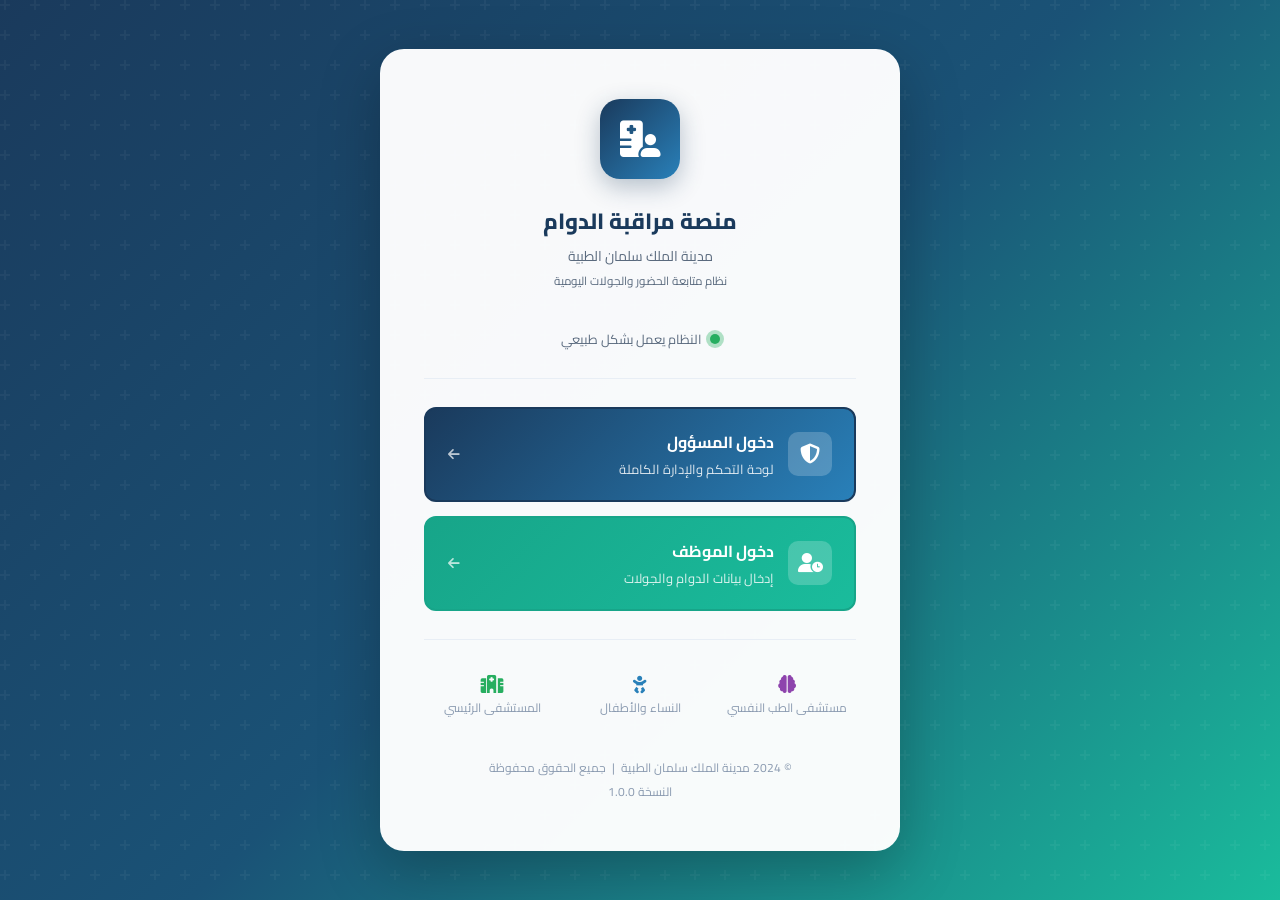
==== commit 93694972: "Add files via upload" ====
--- a/index.html
+++ b/index.html
@@ -1,509 +1,87 @@
 <!DOCTYPE html>
 <html lang="ar" dir="rtl">
 <head>
-<meta charset="UTF-8">
-<meta name="viewport" content="width=device-width, initial-scale=1.0, maximum-scale=1.0, user-scalable=no">
-<title>التسجيل اليومي لانتظام العاملين</title>
-<link rel="preconnect" href="https://fonts.googleapis.com">
-<link rel="preconnect" href="https://fonts.gstatic.com" crossorigin>
-<link href="https://fonts.googleapis.com/css2?family=IBM+Plex+Sans+Arabic:wght@400;500;600;700&display=swap" rel="stylesheet">
-<link rel="stylesheet" href="style.css">
+  <meta charset="UTF-8">
+  <meta name="viewport" content="width=device-width, initial-scale=1.0">
+  <title>منصة مراقبة الدوام - مدينة الملك سلمان الطبية</title>
+  <link rel="stylesheet" href="style.css">
+  <link rel="stylesheet" href="https://cdnjs.cloudflare.com/ajax/libs/font-awesome/6.5.0/css/all.min.css">
 </head>
-<body>
-<div class="app">
+<body data-page="index">
 
-  <header>
-    <button class="theme-btn" id="helpBtn" title="كيف يعمل التطبيق" style="inset-inline-end:58px">؟</button>
-    <button class="theme-btn" id="themeBtn" title="الوضع الداكن">🌙</button>
-    <h1>التسجيل اليومي لانتظام العاملين</h1>
-    <div class="sub">المستشفيات الثلاث — مدينة المنورة</div>
-    <div class="hdr-row">
-      <div class="today-pill">📅 <b id="todayLabel"></b></div>
-      <div class="user-chip" id="userChip" style="display:none">
-        <span class="uc-av" id="ucAv">؟</span>
-        <span id="ucName">—</span>
-        <button class="logout" id="logoutBtn" title="تسجيل الخروج">⏻</button>
+  <div class="index-page">
+    <div class="index-card">
+
+      <!-- الشعار والعنوان -->
+      <div class="index-logo">
+        <i class="fas fa-hospital-user"></i>
       </div>
-    </div>
-  </header>
+      <h1 class="index-title">منصة مراقبة الدوام</h1>
+      <p class="index-subtitle">
+        مدينة الملك سلمان الطبية<br>
+        <small>نظام متابعة الحضور والجولات اليومية</small>
+      </p>
 
-  <!-- ============ VIEW: ENTRY ============ -->
-  <section class="view active" id="view-entry">
-    <div class="edit-banner" id="editBanner">
-      <span>✏️ أنت تعدّل تسجيلاً محفوظاً</span>
-      <button id="cancelEdit">إلغاء التعديل</button>
-    </div>
-
-    <!-- onboarding: how it works (dismissible, shown until dismissed) -->
-    <div class="howto" id="howtoCard">
-      <button class="howto-x" id="howtoClose" title="إخفاء">✕</button>
-      <p class="howto-title">👋 كيف يعمل التطبيق — 3 خطوات</p>
-      <ol class="howto-steps">
-        <li><b>سجّل القسم:</b> اختر المستشفى والفترة والقسم وأدخل الأعداد ثم احفظ. يُحفظ بحالة «بانتظار الاعتماد».</li>
-        <li><b>اعتمد الفترة:</b> من تبويب «الاعتماد» يوقّع النائب الإداري مرة واحدة على كل أقسام الفترة معاً.</li>
-        <li><b>تابع وحلّل:</b> «اللوحة» تعرض النِسب والتنبيهات، و«تصدير» يحفظ نسخة أو تقرير PDF.</li>
-      </ol>
-    </div>
-
-    <div class="card">
-      <p class="card-title"><span class="dot"></span> تسجيل انتظام جديد</p>
-
-      <div class="field">
-        <label>التاريخ <span class="req">*</span></label>
-        <input type="date" id="f-date">
+      <!-- مؤشر الاتصال -->
+      <div style="display:flex;align-items:center;justify-content:center;gap:8px;margin-bottom:24px;font-size:13px;color:var(--text-light)">
+        <span class="pulse-dot"></span>
+        <span>النظام يعمل بشكل طبيعي</span>
       </div>
 
-      <div class="row2">
-        <div class="field">
-          <label>المستشفى <span class="req">*</span></label>
-          <select id="f-hosp"></select>
+      <div class="index-divider"></div>
+
+      <!-- أزرار الدخول -->
+      <div class="index-buttons">
+
+        <button class="index-btn admin" onclick="location.href='admin.html'">
+          <div class="index-btn-icon">
+            <i class="fas fa-shield-halved"></i>
+          </div>
+          <div class="index-btn-text">
+            <strong>دخول المسؤول</strong>
+            <span>لوحة التحكم والإدارة الكاملة</span>
+          </div>
+          <i class="fas fa-arrow-left" style="margin-right:auto;opacity:.7"></i>
+        </button>
+
+        <button class="index-btn employee" onclick="location.href='employee.html'">
+          <div class="index-btn-icon">
+            <i class="fas fa-user-clock"></i>
+          </div>
+          <div class="index-btn-text">
+            <strong>دخول الموظف</strong>
+            <span>إدخال بيانات الدوام والجولات</span>
+          </div>
+          <i class="fas fa-arrow-left" style="margin-right:auto;opacity:.7"></i>
+        </button>
+
+      </div>
+
+      <!-- المستشفيات -->
+      <div class="index-divider"></div>
+      <div style="display:grid;grid-template-columns:repeat(3,1fr);gap:10px;text-align:center;">
+        <div style="font-size:12px;color:var(--text-muted);padding:8px;">
+          <i class="fas fa-brain" style="color:var(--pending);display:block;font-size:18px;margin-bottom:4px;"></i>
+          مستشفى الطب النفسي
         </div>
-        <div class="field">
-          <label>الفترة <span class="req">*</span></label>
-          <select id="f-period"></select>
+        <div style="font-size:12px;color:var(--text-muted);padding:8px;">
+          <i class="fas fa-baby" style="color:var(--secondary);display:block;font-size:18px;margin-bottom:4px;"></i>
+          النساء والأطفال
+        </div>
+        <div style="font-size:12px;color:var(--text-muted);padding:8px;">
+          <i class="fas fa-hospital" style="color:var(--success);display:block;font-size:18px;margin-bottom:4px;"></i>
+          المستشفى الرئيسي
         </div>
       </div>
 
-      <div class="field">
-        <label>القسم <span class="req">*</span></label>
-        <select id="f-dept"></select>
-      </div>
-
-      <div class="row2">
-        <div class="field">
-          <label>العاملون المجدولون <span class="req">*</span></label>
-          <span class="hint">إجمالي من كان عليهم الحضور في هذه الفترة</span>
-          <div class="stepper"><button type="button" data-step="f-sched" data-d="-1">−</button>
-            <input type="number" id="f-sched" min="0" value="0" inputmode="numeric"><button type="button" data-step="f-sched" data-d="1">+</button></div>
-        </div>
-        <div class="field">
-          <label>الحاضرون <span class="req">*</span></label>
-          <span class="hint">من حضر فعلاً للعمل</span>
-          <div class="stepper"><button type="button" data-step="f-present" data-d="-1">−</button>
-            <input type="number" id="f-present" min="0" value="0" inputmode="numeric"><button type="button" data-step="f-present" data-d="1">+</button></div>
-        </div>
-      </div>
-      <p class="field-err" id="numErr"></p>
-
-      <div class="row3">
-        <div class="field">
-          <label>غياب</label>
-          <div class="stepper"><button type="button" data-step="f-absent" data-d="-1">−</button>
-            <input type="number" id="f-absent" min="0" value="0" inputmode="numeric"><button type="button" data-step="f-absent" data-d="1">+</button></div>
-        </div>
-        <div class="field">
-          <label>انسحاب</label>
-          <div class="stepper"><button type="button" data-step="f-with" data-d="-1">−</button>
-            <input type="number" id="f-with" min="0" value="0" inputmode="numeric"><button type="button" data-step="f-with" data-d="1">+</button></div>
-        </div>
-        <div class="field">
-          <label>استئذان</label>
-          <div class="stepper"><button type="button" data-step="f-perm" data-d="-1">−</button>
-            <input type="number" id="f-perm" min="0" value="0" inputmode="numeric"><button type="button" data-step="f-perm" data-d="1">+</button></div>
-        </div>
-      </div>
-
-      <div class="field">
-        <label>عدد الإجازات</label>
-        <div class="stepper"><button type="button" data-step="f-leave" data-d="-1">−</button>
-          <input type="number" id="f-leave" min="0" value="0" inputmode="numeric"><button type="button" data-step="f-leave" data-d="1">+</button></div>
-      </div>
-
-      <div class="field">
-        <label>أسماء المتغيبين (اختياري)</label>
-        <span class="hint">اكتب الأسماء مفصولة بفاصلة — تُستخدم لرصد الأكثر تكراراً في اللوحة</span>
-        <textarea id="f-names" placeholder="مثال: محمد علي، سارة أحمد"></textarea>
-      </div>
-
-      <div class="field">
-        <label>ملاحظات (اختياري)</label>
-        <textarea id="f-notes" placeholder="أي ملاحظة على الانتظام..."></textarea>
-      </div>
-
-      <div class="field">
-        <label>مُدخل البيانات <span class="req">*</span></label>
-        <span class="hint">اسم من يُدخل هذا التسجيل (يُحفظ تلقائياً للمرة القادمة)</span>
-        <input type="text" id="f-by" placeholder="اسمك...">
-      </div>
-
-      <div class="preview">
-        <span class="lbl">نسبة الالتزام المتوقعة <span id="f-comp-word" style="font-weight:400;font-size:11px"></span></span>
-        <span class="val" id="f-compliance">—</span>
-      </div>
-
-      <p style="font-size:11.5px;color:var(--muted);text-align:center;margin:0 0 12px;line-height:1.6">
-        💡 يُحفظ التسجيل كـ «بانتظار الاعتماد». يوقّع النائب الإداري مرة واحدة على كل أقسام الفترة من تبويب «الاعتماد».
-      </p>
-
-      <button class="btn btn-primary" id="saveBtn">💾 حفظ التسجيل</button>
-    </div>
-  </section>
-
-  <!-- ============ VIEW: DASHBOARD ============ -->
-  <section class="view" id="view-dash">
-    <div class="filters" id="monthFilters"></div>
-    <div class="subfilter">
-      <select id="dashHospFilter"></select>
-      <select id="dashDeptFilter"></select>
-    </div>
-    <div class="alert none" id="alertBox"><span class="ic">📊</span><span id="alertText">لا توجد بيانات بعد</span></div>
-    <div id="smartAlerts"></div>
-
-    <div class="kpi-grid">
-      <div class="kpi big">
-        <div><div class="k-lbl">نسبة الالتزام العامة</div><div class="k-val" id="k-comp">—</div></div>
-        <span class="badge" id="k-comp-badge"></span>
-      </div>
-      <div class="kpi"><div class="k-lbl">إجمالي الحضور</div><div class="k-val" id="k-present">0</div></div>
-      <div class="kpi"><div class="k-lbl">إجمالي الغياب</div><div class="k-val" id="k-absent" style="color:var(--bad)">0</div></div>
-      <div class="kpi"><div class="k-lbl">الانسحاب</div><div class="k-val" id="k-with">0</div></div>
-      <div class="kpi"><div class="k-lbl">الاستئذان</div><div class="k-val" id="k-perm">0</div></div>
-    </div>
-
-    <div class="card">
-      <div class="card-head">
-        <p class="card-title"><span class="dot"></span> مؤشرات الأداء الرئيسية (KPI)</p>
-        <div class="toggle" id="kpiToggle">
-          <button class="active" data-scope="month">شهري</button>
-          <button data-scope="week">أسبوعي</button>
-        </div>
-      </div>
-      <p class="scope-note" id="kpiScopeNote"></p>
-      <div class="kpi-list" id="kpiList"></div>
-    </div>
-
-    <div class="card">
-      <p class="card-title"><span class="dot"></span> اتجاه نسبة الالتزام</p>
-      <div class="chart-wrap"><div id="trendChart"></div></div>
-      <div class="chart-legend">
-        <span><i style="background:var(--teal)"></i>نسبة الالتزام</span>
-        <span><i style="background:var(--bad)"></i>الحد الأدنى (90%)</span>
+      <div class="index-footer">
+        <p>&#169; 2024 مدينة الملك سلمان الطبية &nbsp;|&nbsp; جميع الحقوق محفوظة</p>
+        <p style="margin-top:4px">النسخة 1.0.0</p>
       </div>
     </div>
+  </div>
 
-    <div class="card">
-      <p class="card-title"><span class="dot"></span> الالتزام حسب المستشفى</p>
-      <div id="hospBars"></div>
-    </div>
-
-    <div class="card">
-      <p class="card-title"><span class="dot"></span> أكثر الأقسام مخالفةً</p>
-      <div id="deptBars"></div>
-    </div>
-
-    <div class="card">
-      <p class="card-title"><span class="dot"></span> أكثر الموظفين تكراراً للمخالفات</p>
-      <div id="offenders"></div>
-    </div>
-  </section>
-
-  <!-- ============ VIEW: RECORDS ============ -->
-  <section class="view" id="view-records">
-    <div class="sec-h"><span>سجل التسجيلات</span><span class="count" id="recCount"></span></div>
-    <div class="filters" id="recFilters"></div>
-    <div id="recordsList"></div>
-  </section>
-
-  <!-- ============ VIEW: APPROVAL ============ -->
-  <section class="view" id="view-approve">
-    <div class="sec-h"><span>اعتماد نهاية الفترة</span><span class="count" id="apprCount"></span></div>
-    <p style="font-size:12.5px;color:var(--muted);margin:0 2px 14px;line-height:1.7">
-      كل بطاقة تمثّل دفعة (التاريخ + المستشفى + الفترة). راجع الأقسام ثم وقّع مرة واحدة لاعتمادها جميعاً.
-    </p>
-    <div id="batchList"></div>
-
-    <!-- signature modal for a batch -->
-    <div class="modal-bg" id="signBg">
-      <div class="modal">
-        <h3 id="signTitle">اعتماد الفترة</h3>
-        <p id="signSub"></p>
-        <div class="field">
-          <label>اسم النائب الإداري <span class="req">*</span></label>
-          <input type="text" id="a-deputy" placeholder="اسم النائب الإداري المناوب...">
-        </div>
-        <div class="field">
-          <label>توقيع النائب الإداري <span class="req">*</span></label>
-          <div class="sig-wrap">
-            <canvas id="sigPad" class="sig-pad"></canvas>
-            <span class="sig-hint" id="sigHint">وقّع هنا بإصبعك</span>
-            <button type="button" class="sig-clear" id="sigClear">مسح</button>
-          </div>
-        </div>
-        <div class="modal-actions">
-          <button class="btn btn-ghost btn-sm" id="signCancel">إلغاء</button>
-          <button class="btn btn-primary btn-sm" id="signConfirm">✅ اعتماد ووقّع</button>
-        </div>
-      </div>
-    </div>
-  </section>
-
-  <!-- ============ VIEW: EXPORT ============ -->
-  <section class="view" id="view-export">
-    <div class="card">
-      <p class="card-title"><span class="dot"></span> نسخة احتياطية كاملة (موصى بها)</p>
-      <p style="font-size:13px;color:var(--muted);margin:0 0 14px">نسخة شاملة لكل البيانات <b>بما فيها التواقيع</b>. استخدمها للحفظ الآمن أو النقل بين الأجهزة.</p>
-      <div class="backup-row">
-        <button class="btn btn-primary btn-sm" id="backupExport" style="width:100%">💾 حفظ نسخة احتياطية</button>
-        <button class="btn btn-ghost btn-sm" id="backupImportBtn" style="width:100%">📂 استعادة نسخة</button>
-      </div>
-      <input type="file" id="backupFile" accept=".json" hidden>
-      <div class="mini-note" id="storeNote"></div>
-    </div>
-
-    <div class="card">
-      <p class="card-title"><span class="dot"></span> تقارير للأرشفة</p>
-      <p style="font-size:13px;color:var(--muted);margin:0 0 14px">ملفات جاهزة للطباعة أو الرفع على نظام Excel.</p>
-      <div class="exp-row">
-        <button class="btn btn-primary btn-sm" id="expExcel" style="width:100%">⬇️ تصدير Excel</button>
-        <button class="btn btn-ghost btn-sm" id="expCsv" style="width:100%">⬇️ تصدير CSV</button>
-      </div>
-      <div class="exp-row" style="margin-top:10px">
-        <button class="btn btn-ghost btn-sm" id="expPdf" style="width:100%;grid-column:1/-1">📄 تقرير PDF رسمي (مع التواقيع)</button>
-      </div>
-    </div>
-
-    <div class="card">
-      <p class="card-title"><span class="dot"></span> الحماية برمز PIN</p>
-      <p style="font-size:13px;color:var(--muted);margin:0 0 12px">قفل التطبيق برمز من 4 أرقام عند فتحه.</p>
-      <button class="btn btn-ghost btn-sm" id="pinToggle" style="width:100%">🔒 تفعيل القفل برمز</button>
-    </div>
-
-    <div class="card">
-      <p class="card-title"><span class="dot"></span> استيراد من CSV قديم</p>
-      <p style="font-size:13px;color:var(--muted);margin:0 0 12px">ملف CSV من إصدار سابق؟ استورده لدمج بياناته (بدون التواقيع).</p>
-      <input type="file" id="importFile" accept=".csv" style="font-size:13px">
-    </div>
-
-    <button class="danger-link" id="clearBtn">🗑️ حذف جميع البيانات نهائياً</button>
-  </section>
-
-  <!-- ============ VIEW: MY TASKS (staff) ============ -->
-  <section class="view" id="view-mytasks">
-    <div class="sec-h"><span>المهام المكلّف بها</span><span class="count" id="myTaskCount"></span></div>
-    <div class="seg noprint" id="myTaskFilter" style="margin-bottom:12px">
-      <button class="active" data-f="all">الكل</button>
-      <button data-f="open">جديدة</button>
-      <button data-f="in_progress">قيد التنفيذ</button>
-      <button data-f="done">منجزة</button>
-    </div>
-    <div id="myTasksList"></div>
-  </section>
-
-  <!-- ============ VIEW: SUPERVISE (admin) ============ -->
-  <section class="view" id="view-supervise">
-    <div class="sec-h"><span>متابعة الموظفين والتحقق</span></div>
-
-    <div class="card">
-      <div class="card-head"><p class="card-title" style="margin:0"><span class="dot"></span> ملخّص الفريق</p></div>
-      <div class="kpi-grid" id="supSummary"></div>
-    </div>
-
-    <div class="card">
-      <p class="card-title"><span class="dot"></span> تسجيلات بحاجة لمراجعتك</p>
-      <p class="help-line">راجع الأعداد ثم اعتمد التسجيل أو أرجعه للموظف مع ملاحظة للتصحيح.</p>
-      <div id="reviewQueue"></div>
-    </div>
-
-    <div class="card">
-      <p class="card-title"><span class="dot"></span> أداء كل موظف</p>
-      <p class="help-line">عدد تسجيلاته، نسبة التزام أقسامه، والمهام المنجزة/المتأخرة.</p>
-      <div id="staffMonitor"></div>
-    </div>
-  </section>
-
-  <!-- ============ VIEW: MANAGE (admin) ============ -->
-  <section class="view" id="view-manage">
-    <div class="sec-h"><span>إدارة الحسابات والمهام</span></div>
-
-    <div class="card">
-      <div class="card-head"><p class="card-title" style="margin:0"><span class="dot"></span> حسابات المستخدمين</p></div>
-      <p class="help-line">لكل موظف حساب برمز دخول خاص. المسؤول يرى الجميع ويتحقق من أعمالهم.</p>
-      <div id="usersList"></div>
-      <button class="fab-add" id="addUserBtn">＋ إضافة مستخدم جديد</button>
-    </div>
-
-    <div class="card">
-      <div class="card-head"><p class="card-title" style="margin:0"><span class="dot"></span> إسناد مهمة</p></div>
-      <p class="help-line">كلّف موظفاً بمهمة محددة وتابع إنجازها من تبويب «المتابعة».</p>
-      <button class="fab-add" id="addTaskBtn" style="border-color:var(--navy);color:var(--navy)">＋ إسناد مهمة جديدة</button>
-    </div>
-
-    <div class="card">
-      <div class="card-head"><p class="card-title" style="margin:0"><span class="dot"></span> كل المهام المسندة</p></div>
-      <div class="seg noprint" id="allTaskFilter" style="margin:4px 0 12px">
-        <button class="active" data-f="all">الكل</button>
-        <button data-f="open">جديدة</button>
-        <button data-f="in_progress">جارية</button>
-        <button data-f="done">منجزة</button>
-        <button data-f="overdue">متأخرة</button>
-      </div>
-      <div id="allTasksList"></div>
-    </div>
-  </section>
-
-  <!-- bottom nav -->
-  <nav class="nav">
-    <button class="active" data-view="entry" data-roles="admin,staff">
-      <svg fill="none" stroke="currentColor" viewBox="0 0 24 24"><path stroke-linecap="round" stroke-linejoin="round" d="M12 4v16m8-8H4"/></svg>
-      تسجيل</button>
-    <button data-view="dash" data-roles="admin">
-      <svg fill="none" stroke="currentColor" viewBox="0 0 24 24"><path stroke-linecap="round" stroke-linejoin="round" d="M3 13h4v8H3zM10 3h4v18h-4zM17 9h4v12h-4z"/></svg>
-      اللوحة</button>
-    <button data-view="records" data-roles="admin,staff">
-      <svg fill="none" stroke="currentColor" viewBox="0 0 24 24"><path stroke-linecap="round" stroke-linejoin="round" d="M4 6h16M4 12h16M4 18h16"/></svg>
-      السجل</button>
-    <button data-view="mytasks" data-roles="staff" style="position:relative">
-      <svg fill="none" stroke="currentColor" viewBox="0 0 24 24"><path stroke-linecap="round" stroke-linejoin="round" d="M9 5H7a2 2 0 00-2 2v12a2 2 0 002 2h10a2 2 0 002-2V7a2 2 0 00-2-2h-2M9 5a2 2 0 002 2h2a2 2 0 002-2M9 5a2 2 0 012-2h2a2 2 0 012 2m-3 7l2 2 4-4"/></svg>
-      مهامي<span class="nav-badge" id="myTaskBadge"></span></button>
-    <button data-view="supervise" data-roles="admin" style="position:relative">
-      <svg fill="none" stroke="currentColor" viewBox="0 0 24 24"><path stroke-linecap="round" stroke-linejoin="round" d="M15 12a3 3 0 11-6 0 3 3 0 016 0z"/><path stroke-linecap="round" stroke-linejoin="round" d="M2.458 12C3.732 7.943 7.523 5 12 5c4.478 0 8.268 2.943 9.542 7-1.274 4.057-5.064 7-9.542 7-4.477 0-8.268-2.943-9.542-7z"/></svg>
-      المتابعة<span class="nav-badge" id="supBadge"></span></button>
-    <button data-view="approve" data-roles="admin" style="position:relative">
-      <svg fill="none" stroke="currentColor" viewBox="0 0 24 24"><path stroke-linecap="round" stroke-linejoin="round" d="M9 12l2 2 4-4m6 2a9 9 0 11-18 0 9 9 0 0118 0z"/></svg>
-      الاعتماد<span class="nav-badge" id="navBadge"></span></button>
-    <button data-view="manage" data-roles="admin">
-      <svg fill="none" stroke="currentColor" viewBox="0 0 24 24"><path stroke-linecap="round" stroke-linejoin="round" d="M17 20h5v-2a4 4 0 00-3-3.87M9 20H4v-2a4 4 0 013-3.87m6-1.13a4 4 0 10-4-4 4 4 0 004 4zm6 0a3 3 0 10-2.5-1.34M5 11a3 3 0 102.5-1.34"/></svg>
-      الإدارة</button>
-    <button data-view="export" data-roles="admin">
-      <svg fill="none" stroke="currentColor" viewBox="0 0 24 24"><path stroke-linecap="round" stroke-linejoin="round" d="M12 4v12m0 0l-4-4m4 4l4-4M4 20h16"/></svg>
-      تصدير</button>
-  </nav>
-</div>
-
-<div class="toast" id="toast"></div>
-
-<!-- generic confirm/duplicate modal -->
-<div class="modal-bg" id="modalBg">
-  <div class="modal">
-    <h3 id="modalTitle"></h3>
-    <p id="modalMsg"></p>
-    <div class="modal-actions">
-      <button class="btn btn-ghost btn-sm" id="modalCancel">إلغاء</button>
-      <button class="btn btn-primary btn-sm" id="modalOk">تأكيد</button>
-    </div>
-  </div>
-</div>
-
-<!-- PIN lock screen -->
-<div class="lock" id="lockScreen">
-  <div class="lk-ic">🔒</div>
-  <h2 id="lockTitle">أدخل الرمز</h2>
-  <p id="lockSub">رمز الدخول المكوّن من 4 أرقام</p>
-  <div class="pin-dots" id="pinDots"><span></span><span></span><span></span><span></span></div>
-  <div class="pin-pad" id="pinPad"></div>
-  <div class="lk-err" id="lockErr"></div>
-  <button class="lk-skip" id="lockReset" style="display:none">نسيت الرمز؟ مسح الكل والبدء من جديد</button>
-</div>
-
-<!-- ===== ROLE GATE (staff page / managers page) ===== -->
-<div class="gate" id="gateScreen">
-  <div class="g-ic">🏥</div>
-  <h2>التسجيل اليومي لانتظام العاملين</h2>
-  <p class="g-sub">المستشفيات الثلاث — مدينة المنورة. اختر صفحة الدخول المناسبة لك.</p>
-  <div class="gate-cards">
-    <button class="gate-card staff" id="gateStaff">
-      <span class="gc-ic">👤</span>
-      <span class="gc-txt">
-        <p class="gc-title">صفحة العاملين</p>
-        <p class="gc-desc">تسجيل انتظام قسمك، متابعة سجلّك، وإنجاز مهامك المكلّف بها.</p>
-      </span>
-      <span class="gc-arrow">‹</span>
-    </button>
-    <button class="gate-card admin" id="gateAdmin">
-      <span class="gc-ic">🛡️</span>
-      <span class="gc-txt">
-        <p class="gc-title">صفحة المدراء</p>
-        <p class="gc-desc">اللوحة والمؤشرات، متابعة الموظفين، اعتماد الفترات، الإدارة والتصدير.</p>
-      </span>
-      <span class="gc-arrow">‹</span>
-    </button>
-  </div>
-  <p class="g-note">تُحفظ جميع البيانات محلياً على هذا الجهاز. الحساب الافتراضي للمدير: الرمز 1234.</p>
-</div>
-
-<!-- ===== LOGIN SCREEN ===== -->
-<div class="login" id="loginScreen">
-  <div class="brand-ic">🏥</div>
-  <h2 id="loginTitle">تسجيل الدخول</h2>
-  <p class="lsub" id="loginSub">اختر حسابك ثم أدخل رمز الدخول</p>
-  <div class="login-card">
-    <div id="loginStep1">
-      <div class="field" style="margin-bottom:8px"><label id="loginListLabel">المستخدمون</label></div>
-      <div class="usr-list" id="loginUsers"></div>
-      <button class="login-back gate-back" id="loginToGate">← العودة لاختيار الصفحة</button>
-    </div>
-    <div id="loginStep2" style="display:none">
-      <button class="usr-pick sel" id="loginSelected" style="margin-bottom:6px;pointer-events:none"></button>
-      <div class="field" style="margin:14px 0 0"><label style="text-align:center">رمز الدخول (4 أرقام)</label></div>
-      <div class="login-pin">
-        <input type="password" inputmode="numeric" maxlength="1" data-i="0">
-        <input type="password" inputmode="numeric" maxlength="1" data-i="1">
-        <input type="password" inputmode="numeric" maxlength="1" data-i="2">
-        <input type="password" inputmode="numeric" maxlength="1" data-i="3">
-      </div>
-      <div class="login-err" id="loginErr"></div>
-      <button class="login-back" id="loginBack">← اختيار مستخدم آخر</button>
-    </div>
-  </div>
-</div>
-
-<!-- ===== USER add/edit modal ===== -->
-<div class="modal-bg" id="userBg">
-  <div class="modal">
-    <h3 id="userModalTitle">إضافة مستخدم</h3>
-    <div class="field"><label>الاسم الكامل <span class="req">*</span></label>
-      <input type="text" id="u-name" placeholder="اسم الموظف..."></div>
-    <div class="field"><label>الدور <span class="req">*</span></label>
-      <select id="u-role"><option value="staff">موظف (تسجيل ومهام)</option><option value="admin">مسؤول (متابعة وتحقق)</option></select></div>
-    <div class="row2">
-      <div class="field"><label>المستشفى</label><select id="u-hosp"></select></div>
-      <div class="field"><label>القسم</label><select id="u-dept"></select></div>
-    </div>
-    <div class="field"><label>رمز الدخول (4 أرقام) <span class="req">*</span></label>
-      <input type="text" id="u-pin" inputmode="numeric" maxlength="4" placeholder="مثال: 1234"></div>
-    <div class="modal-actions">
-      <button class="btn btn-ghost btn-sm" id="userCancel">إلغاء</button>
-      <button class="btn btn-primary btn-sm" id="userSave">حفظ</button>
-    </div>
-  </div>
-</div>
-
-<!-- ===== TASK assign modal ===== -->
-<div class="modal-bg" id="taskBg">
-  <div class="modal">
-    <h3>إسناد مهمة</h3>
-    <div class="field"><label>عنوان المهمة <span class="req">*</span></label>
-      <input type="text" id="t-title" placeholder="مثال: تدقيق سجل الحضور الأسبوعي"></div>
-    <div class="field"><label>الموظف المكلّف <span class="req">*</span></label>
-      <select id="t-assignee"></select></div>
-    <div class="row2">
-      <div class="field"><label>الأولوية</label>
-        <select id="t-priority"><option value="normal">عادية</option><option value="medium">متوسطة</option><option value="high">عالية</option></select></div>
-      <div class="field"><label>تاريخ الاستحقاق</label><input type="date" id="t-due"></div>
-    </div>
-    <div class="field"><label>تفاصيل المهمة</label>
-      <textarea id="t-desc" placeholder="وصف ما هو مطلوب إنجازه..."></textarea></div>
-    <div class="modal-actions">
-      <button class="btn btn-ghost btn-sm" id="taskCancel">إلغاء</button>
-      <button class="btn btn-primary btn-sm" id="taskSave">إسناد المهمة</button>
-    </div>
-  </div>
-</div>
-
-<!-- ===== REVIEW / task-update modal (note input) ===== -->
-<div class="modal-bg" id="noteBg">
-  <div class="modal">
-    <h3 id="noteTitle">ملاحظة</h3>
-    <p id="noteSub" style="font-size:12.5px;color:var(--muted);margin:0 0 12px;line-height:1.6"></p>
-    <div class="field"><label id="noteLabel">الملاحظة</label>
-      <textarea id="noteText" placeholder="اكتب ملاحظتك..."></textarea></div>
-    <div class="modal-actions">
-      <button class="btn btn-ghost btn-sm" id="noteCancel">إلغاء</button>
-      <button class="btn btn-primary btn-sm" id="noteOk">تأكيد</button>
-    </div>
-  </div>
-</div>
-
-<script src="script.js"></script>
+  <div class="toast-container" id="toastContainer"></div>
+  <script src="script.js"></script>
 </body>
 </html>
--- a/style.css
+++ b/style.css
@@ -1,504 +1,747 @@
-:root{
-  --navy:#0B3954; --teal:#0E7C7B; --teal-d:#0a5f5e; --light:#F4F9FA;
-  --ink:#1A1A1A; --muted:#5b6b73; --line:#e2e9ec;
-  --good:#2E7D32; --good-bg:#e7f3e8; --warn:#E65100; --warn-bg:#fdeee2;
-  --bad:#C62828; --bad-bg:#fbe9e9; --gold:#B8860B;
-  --shadow:0 1px 3px rgba(11,57,84,.08),0 4px 16px rgba(11,57,84,.06);
-  --shadow-lg:0 8px 32px rgba(11,57,84,.16);
-}
-*{box-sizing:border-box;-webkit-tap-highlight-color:transparent}
-html,body{margin:0;padding:0}
-body{
-  font-family:'IBM Plex Sans Arabic',system-ui,sans-serif;
-  background:var(--light); color:var(--ink);
-  font-size:15px; line-height:1.5; padding-bottom:78px;
-  -webkit-font-smoothing:antialiased;
-}
-.app{max-width:520px;margin:0 auto;min-height:100vh;background:var(--light)}
-
-/* ---------- header ---------- */
-header{
-  background:linear-gradient(135deg,var(--navy),#0d4a6b);
-  color:#fff;padding:18px 18px 16px;position:sticky;top:0;z-index:40;
-  box-shadow:0 2px 12px rgba(11,57,84,.25);
-}
-header h1{margin:0;font-size:17px;font-weight:700;letter-spacing:-.2px}
-header .sub{font-size:12px;opacity:.78;margin-top:2px;font-weight:400}
-.today-pill{
-  display:inline-flex;align-items:center;gap:6px;margin-top:10px;
-  background:rgba(255,255,255,.12);border:1px solid rgba(255,255,255,.18);
-  padding:5px 11px;border-radius:20px;font-size:12.5px;font-weight:500;
-}
-.today-pill b{font-weight:600}
-
-/* ---------- views ---------- */
-.view{display:none;padding:16px 16px 8px;animation:fade .25s ease}
-.view.active{display:block}
-@keyframes fade{from{opacity:0;transform:translateY(6px)}to{opacity:1;transform:none}}
-
-/* ---------- cards ---------- */
-.card{background:#fff;border:1px solid var(--line);border-radius:16px;
-  padding:16px;margin-bottom:14px;box-shadow:var(--shadow)}
-.card-title{font-size:13px;font-weight:700;color:var(--teal);
-  margin:0 0 12px;display:flex;align-items:center;gap:7px}
-.card-title .dot{width:7px;height:7px;border-radius:50%;background:var(--teal)}
-
-/* ---------- form ---------- */
-.field{margin-bottom:13px}
-.field label{display:block;font-size:12.5px;font-weight:600;color:var(--muted);margin-bottom:6px}
-.field label .req{color:var(--bad)}
-input,select,textarea{
-  width:100%;font-family:inherit;font-size:15px;color:var(--ink);
-  background:#fff;border:1.5px solid var(--line);border-radius:11px;
-  padding:11px 12px;transition:border-color .15s,box-shadow .15s;appearance:none
-}
-input:focus,select:focus,textarea:focus{
-  outline:none;border-color:var(--teal);box-shadow:0 0 0 3px rgba(14,124,123,.12)
-}
-select{background-image:url("data:image/svg+xml,%3Csvg xmlns='http://www.w3.org/2000/svg' width='12' height='8' viewBox='0 0 12 8'%3E%3Cpath fill='%230E7C7B' d='M6 8L0 0h12z'/%3E%3C/svg%3E");
-  background-repeat:no-repeat;background-position:left 14px center;padding-left:34px}
-textarea{resize:none;min-height:62px}
-
-/* signature pad */
-.sig-wrap{position:relative;border:1.5px dashed var(--line);border-radius:11px;
-  background:#fcfdfd;overflow:hidden}
-.sig-wrap.signed{border-style:solid;border-color:var(--teal)}
-.sig-pad{display:block;width:100%;height:150px;touch-action:none;cursor:crosshair}
-.sig-hint{position:absolute;top:50%;left:50%;transform:translate(-50%,-50%);
-  color:#aab6bb;font-size:13px;font-weight:500;pointer-events:none}
-.sig-hint.hide{display:none}
-.sig-clear{position:absolute;top:8px;left:8px;background:#fff;border:1px solid var(--line);
-  color:var(--bad);font-family:inherit;font-size:11.5px;font-weight:600;
-  padding:4px 11px;border-radius:8px;cursor:pointer}
-.row2{display:grid;grid-template-columns:1fr 1fr;gap:10px}
-.row3{display:grid;grid-template-columns:1fr 1fr 1fr;gap:8px}
-
-/* stepper numeric inputs */
-.stepper{display:flex;align-items:stretch;border:1.5px solid var(--line);border-radius:11px;overflow:hidden}
-.stepper:focus-within{border-color:var(--teal);box-shadow:0 0 0 3px rgba(14,124,123,.12)}
-.stepper button{border:none;background:var(--light);color:var(--teal);font-size:20px;
-  font-weight:700;width:42px;flex:0 0 42px;cursor:pointer;line-height:1}
-.stepper button:active{background:#e3eef0}
-.stepper input{border:none;border-radius:0;text-align:center;box-shadow:none!important;
-  padding:11px 2px;-moz-appearance:textfield}
-.stepper input::-webkit-outer-spin-button,.stepper input::-webkit-inner-spin-button{-webkit-appearance:none;margin:0}
-
-/* live compliance preview */
-.preview{display:flex;align-items:center;justify-content:space-between;
-  background:var(--light);border-radius:12px;padding:12px 14px;margin-bottom:13px}
-.preview .lbl{font-size:12.5px;font-weight:600;color:var(--muted)}
-.preview .val{font-size:24px;font-weight:700;font-variant-numeric:tabular-nums}
-
-/* buttons */
-.btn{width:100%;border:none;border-radius:13px;padding:15px;font-family:inherit;
-  font-size:15.5px;font-weight:700;cursor:pointer;transition:transform .08s,box-shadow .15s}
-.btn:active{transform:scale(.985)}
-.btn-primary{background:var(--teal);color:#fff;box-shadow:0 4px 14px rgba(14,124,123,.32)}
-.btn-primary:active{background:var(--teal-d)}
-.btn-ghost{background:#fff;color:var(--teal);border:1.5px solid var(--teal)}
-.btn-sm{padding:10px 14px;font-size:13.5px;width:auto;border-radius:10px}
-
-/* ---------- KPI dashboard ---------- */
-.kpi-grid{display:grid;grid-template-columns:1fr 1fr;gap:10px;margin-bottom:14px}
-
-/* card head with toggle */
-.card-head{display:flex;align-items:center;justify-content:space-between;margin-bottom:6px}
-.card-head .card-title{margin:0}
-.toggle{display:inline-flex;background:var(--light);border:1px solid var(--line);
-  border-radius:9px;padding:2px;gap:2px}
-.toggle button{border:none;background:none;font-family:inherit;font-size:11.5px;font-weight:600;
-  color:var(--muted);padding:5px 11px;border-radius:7px;cursor:pointer;touch-action:manipulation}
-.toggle button.active{background:var(--teal);color:#fff}
-.scope-note{font-size:11px;color:var(--muted);margin:0 0 11px;font-variant-numeric:tabular-nums}
-
-/* KPI rate list */
-.kpi-list{display:grid;grid-template-columns:1fr 1fr;gap:9px}
-.kpi-item{background:var(--light);border-radius:11px;padding:11px 12px;border:1px solid var(--line)}
-.kpi-item.full{grid-column:1/-1;display:flex;align-items:center;justify-content:space-between}
-.kpi-item .ki-lbl{font-size:11.5px;font-weight:600;color:var(--muted);margin-bottom:5px}
-.kpi-item.full .ki-lbl{margin-bottom:0}
-.kpi-item .ki-val{font-size:19px;font-weight:700;font-variant-numeric:tabular-nums;line-height:1}
-.kpi-item.full .ki-val{font-size:15px;text-align:left;max-width:60%}
-.kpi-item .ki-trend{font-size:10.5px;font-weight:600;margin-top:4px}
-.kpi{background:#fff;border:1px solid var(--line);border-radius:14px;padding:14px;box-shadow:var(--shadow)}
-.kpi .k-lbl{font-size:11.5px;font-weight:600;color:var(--muted);margin-bottom:5px}
-.kpi .k-val{font-size:26px;font-weight:700;font-variant-numeric:tabular-nums;line-height:1}
-.kpi.big{grid-column:1/-1;display:flex;align-items:center;justify-content:space-between}
-.kpi.big .k-val{font-size:34px}
-.badge{font-size:11px;font-weight:700;padding:4px 10px;border-radius:20px}
-
-/* alert banner */
-.alert{border-radius:14px;padding:13px 15px;margin-bottom:14px;font-weight:600;
-  font-size:13.5px;display:flex;align-items:center;gap:9px}
-.alert .ic{font-size:18px}
-.alert.good{background:var(--good-bg);color:var(--good)}
-.alert.warn{background:var(--warn-bg);color:var(--warn)}
-.alert.bad{background:var(--bad-bg);color:var(--bad)}
-.alert.none{background:#eef2f4;color:var(--muted)}
-
-/* bars */
-.bar-row{margin-bottom:11px}
-.bar-row:last-child{margin-bottom:0}
-.bar-head{display:flex;justify-content:space-between;font-size:12.5px;margin-bottom:5px}
-.bar-head .name{font-weight:600}
-.bar-head .pct{font-weight:700;font-variant-numeric:tabular-nums}
-.bar-track{height:9px;background:var(--light);border-radius:6px;overflow:hidden}
-.bar-fill{height:100%;border-radius:6px;transition:width .5s ease}
-
-/* filter chips */
-.filters{display:flex;gap:7px;overflow-x:auto;padding:2px 0 12px;-webkit-overflow-scrolling:touch}
-.filters::-webkit-scrollbar{display:none}
-.chip{flex:0 0 auto;border:1.5px solid var(--line);background:#fff;color:var(--muted);
-  padding:7px 14px;border-radius:20px;font-size:12.5px;font-weight:600;cursor:pointer;white-space:nowrap}
-.chip.active{background:var(--navy);color:#fff;border-color:var(--navy)}
-
-/* records log */
-.rec{background:#fff;border:1px solid var(--line);border-radius:13px;padding:12px 14px;
-  margin-bottom:9px;box-shadow:var(--shadow);position:relative}
-.rec .r-top{display:flex;justify-content:space-between;align-items:center;margin-bottom:6px}
-.rec .r-hosp{font-size:13.5px;font-weight:700}
-.rec .r-date{font-size:11.5px;color:var(--muted);font-variant-numeric:tabular-nums}
-.rec .r-meta{font-size:11.5px;color:var(--muted);margin-bottom:8px}
-.rec .r-stats{display:flex;gap:6px;flex-wrap:wrap}
-.tag{font-size:11px;font-weight:600;padding:3px 9px;border-radius:8px;background:var(--light);color:var(--muted)}
-.tag.c{background:var(--good-bg);color:var(--good)}
-.tag.a{background:var(--bad-bg);color:var(--bad)}
-.rec .del{position:absolute;left:10px;bottom:11px;background:none;border:none;
-  color:var(--bad);font-size:11.5px;font-weight:600;cursor:pointer;padding:4px}
-.r-sig{margin-top:9px;padding-top:9px;border-top:1px dashed var(--line);display:flex;align-items:center;gap:10px}
-.r-sig-lbl{font-size:11px;color:var(--muted);font-weight:600;flex:0 0 auto}
-.r-sig img{height:46px;max-width:170px;object-fit:contain;background:#fcfdfd;border:1px solid var(--line);border-radius:8px;padding:2px}
-
-/* empty */
-.empty{text-align:center;padding:48px 20px;color:var(--muted)}
-.empty .e-ic{font-size:42px;margin-bottom:10px;opacity:.5}
-.empty h3{margin:0 0 5px;font-size:15px;color:var(--ink)}
-.empty p{margin:0;font-size:13px}
-
-/* toast */
-.toast{position:fixed;bottom:90px;left:50%;transform:translateX(-50%) translateY(20px);
-  background:var(--navy);color:#fff;padding:12px 20px;border-radius:30px;font-size:13.5px;
-  font-weight:600;box-shadow:var(--shadow-lg);opacity:0;pointer-events:none;
-  transition:opacity .3s,transform .3s;z-index:60;display:flex;align-items:center;gap:8px}
-.toast.show{opacity:1;transform:translateX(-50%) translateY(0)}
-.toast.err{background:var(--bad)}
-
-/* bottom nav */
-.nav{position:fixed;bottom:0;left:0;right:0;background:#fff;border-top:1px solid var(--line);
-  display:flex;max-width:520px;margin:0 auto;z-index:50;box-shadow:0 -2px 14px rgba(11,57,84,.07);
-  padding-bottom:env(safe-area-inset-bottom,0)}
-.nav button{flex:1;border:none;background:none;padding:9px 4px 10px;cursor:pointer;
-  display:flex;flex-direction:column;align-items:center;gap:3px;color:var(--muted);
-  font-family:inherit;font-size:10.5px;font-weight:600;transition:color .15s;
-  -webkit-user-select:none;user-select:none;touch-action:manipulation;min-height:54px}
-.nav button *{pointer-events:none}
-.nav button.active{color:var(--teal)}
-.nav button svg{width:23px;height:23px;stroke-width:2}
-.nav button.active svg{stroke-width:2.4}
-
-/* section heading */
-.sec-h{font-size:13px;font-weight:700;color:var(--navy);margin:4px 2px 10px;display:flex;
-  align-items:center;justify-content:space-between}
-.sec-h .count{font-size:11.5px;color:var(--muted);font-weight:600}
-
-/* export buttons */
-.exp-row{display:grid;grid-template-columns:1fr 1fr;gap:10px;margin-top:4px}
-.mini-note{font-size:11.5px;color:var(--muted);text-align:center;margin-top:12px;line-height:1.6}
-.danger-link{display:block;text-align:center;color:var(--bad);font-size:12.5px;
-  font-weight:600;margin-top:18px;background:none;border:none;width:100%;cursor:pointer;padding:8px}
-
-/* ---------- edit mode banner ---------- */
-.edit-banner{display:none;align-items:center;justify-content:space-between;gap:10px;
-  background:var(--warn-bg);border:1px solid #f6c89a;color:var(--warn);
-  padding:10px 13px;border-radius:12px;margin-bottom:14px;font-size:12.5px;font-weight:600}
-.edit-banner.on{display:flex}
-.edit-banner button{background:none;border:none;color:var(--warn);font-weight:700;
-  font-size:12.5px;cursor:pointer;text-decoration:underline;padding:0}
-
-/* ---------- trend chart ---------- */
-.chart-wrap{position:relative;width:100%;overflow-x:auto}
-.chart-svg{display:block;width:100%;min-width:280px;height:auto}
-.chart-legend{display:flex;gap:14px;flex-wrap:wrap;margin-top:8px;font-size:11px;color:var(--muted)}
-.chart-legend i{display:inline-block;width:10px;height:3px;border-radius:2px;margin-inline-end:5px;vertical-align:middle}
-.threshold-note{font-size:11px;color:var(--muted);margin-top:6px;text-align:center}
-
-/* ---------- dash sub-filters ---------- */
-.subfilter{display:flex;gap:8px;margin-bottom:10px}
-.subfilter select{flex:1;font-size:12.5px;padding:8px 10px;border-radius:10px;border:1.5px solid var(--line);background:#fff}
-
-/* ---------- modal ---------- */
-.modal-bg{position:fixed;inset:0;background:rgba(11,57,84,.45);z-index:90;
-  display:none;align-items:flex-end;justify-content:center;backdrop-filter:blur(2px)}
-.modal-bg.on{display:flex;animation:fade .2s ease}
-.modal{background:#fff;width:100%;max-width:520px;border-radius:20px 20px 0 0;
-  padding:20px 18px calc(20px + env(safe-area-inset-bottom));box-shadow:var(--shadow-lg);
-  animation:slideup .28s cubic-bezier(.2,.8,.2,1)}
-@keyframes slideup{from{transform:translateY(100%)}to{transform:none}}
-.modal h3{margin:0 0 6px;font-size:16px;color:var(--navy)}
-.modal p{margin:0 0 16px;font-size:13px;color:var(--muted);line-height:1.6}
-.modal-actions{display:grid;grid-template-columns:1fr 1fr;gap:10px;margin-top:6px}
-
-/* ---------- pin lock ---------- */
-.lock{position:fixed;inset:0;background:linear-gradient(160deg,var(--navy),#0d4a6b);
-  z-index:200;display:none;flex-direction:column;align-items:center;justify-content:center;
-  color:#fff;padding:30px;text-align:center}
-.lock.on{display:flex}
-.lock .lk-ic{font-size:46px;margin-bottom:8px}
-.lock h2{margin:0 0 6px;font-size:19px;font-weight:700}
-.lock p{margin:0 0 22px;font-size:13px;opacity:.8}
-.pin-dots{display:flex;gap:14px;margin-bottom:26px}
-.pin-dots span{width:15px;height:15px;border-radius:50%;border:2px solid rgba(255,255,255,.55);transition:.15s}
-.pin-dots span.fill{background:#fff;border-color:#fff}
-.pin-pad{display:grid;grid-template-columns:repeat(3,72px);gap:14px}
-.pin-pad button{width:72px;height:72px;border-radius:50%;border:1px solid rgba(255,255,255,.25);
-  background:rgba(255,255,255,.08);color:#fff;font-size:24px;font-weight:600;cursor:pointer;
-  font-family:inherit;transition:.12s;-webkit-tap-highlight-color:transparent}
-.pin-pad button:active{background:rgba(255,255,255,.25);transform:scale(.94)}
-.pin-pad button.blank{background:none;border:none;cursor:default}
-.lock .lk-err{color:#ffd2d2;font-size:12.5px;height:16px;margin-top:14px;font-weight:600}
-.lock .lk-skip{margin-top:24px;background:none;border:none;color:rgba(255,255,255,.7);
-  font-size:12.5px;text-decoration:underline;cursor:pointer;font-family:inherit}
-
-/* ---------- backup buttons ---------- */
-.backup-row{display:grid;grid-template-columns:1fr 1fr;gap:10px;margin-top:4px}
-
-/* ---------- dark mode ---------- */
-body.dark{
-  --navy:#1a4a66; --light:#0f1518; --ink:#e8edef; --muted:#8a9aa1; --line:#26343b;
-  --good-bg:#16301a; --warn-bg:#3a2410; --bad-bg:#3a1818;
-  --shadow:0 1px 3px rgba(0,0,0,.3),0 4px 16px rgba(0,0,0,.25);
-}
-body.dark .app{background:var(--light)}
-body.dark .card,body.dark input,body.dark select,body.dark textarea,body.dark .nav,
-body.dark .kpi,body.dark .modal,body.dark .subfilter select{background:#161e23;border-color:var(--line);color:var(--ink)}
-body.dark .chip{background:#161e23;border-color:var(--line);color:var(--muted)}
-body.dark .bar-track{background:#26343b}
-body.dark input::placeholder,body.dark textarea::placeholder{color:#5b6b73}
-
-/* theme toggle in header */
-.theme-btn{position:absolute;top:16px;inset-inline-end:16px;background:rgba(255,255,255,.12);
-  border:1px solid rgba(255,255,255,.18);color:#fff;width:34px;height:34px;border-radius:50%;
-  font-size:16px;cursor:pointer;display:flex;align-items:center;justify-content:center}
-header{position:sticky;top:0;z-index:40}
-
-/* ---------- nav badge ---------- */
-.nav-badge{position:absolute;top:4px;inset-inline-end:18px;min-width:16px;height:16px;
-  background:var(--bad);color:#fff;border-radius:9px;font-size:10px;font-weight:700;
-  display:none;align-items:center;justify-content:center;padding:0 4px;line-height:1}
-.nav-badge.on{display:flex}
-
-/* ---------- batch cards (approval) ---------- */
-.batch{background:#fff;border:1px solid var(--line);border-radius:16px;padding:15px;
-  margin-bottom:14px;box-shadow:var(--shadow);border-inline-start:4px solid var(--warn)}
-.batch.approved{border-inline-start-color:var(--good)}
-.batch-head{display:flex;justify-content:space-between;align-items:flex-start;gap:10px;margin-bottom:6px}
-.batch-head .b-hosp{font-size:14px;font-weight:700;color:var(--navy)}
-.batch-head .b-meta{font-size:11.5px;color:var(--muted);margin-top:2px}
-.batch-status{font-size:11px;font-weight:700;padding:3px 9px;border-radius:20px;white-space:nowrap}
-.batch-status.pending{background:var(--warn-bg);color:var(--warn)}
-.batch-status.approved{background:var(--good-bg);color:var(--good)}
-.batch-depts{display:flex;flex-wrap:wrap;gap:6px;margin:10px 0}
-.batch-depts .d-chip{font-size:11px;background:var(--light);border:1px solid var(--line);
-  border-radius:8px;padding:4px 9px;color:var(--ink)}
-.batch-depts .d-chip b{color:var(--teal);font-weight:700}
-.batch-foot{display:flex;justify-content:space-between;align-items:center;gap:10px;
-  margin-top:10px;padding-top:10px;border-top:1px solid var(--line)}
-.batch-foot .b-comp{font-size:12.5px;font-weight:700}
-.batch-sig{display:flex;align-items:center;gap:8px;font-size:11.5px;color:var(--muted)}
-.batch-sig img{height:30px;border:1px solid var(--line);border-radius:6px;background:#fff}
-.btn-approve{background:var(--teal);color:#fff;border:none;border-radius:10px;
-  padding:8px 16px;font-family:inherit;font-size:12.5px;font-weight:600;cursor:pointer}
-.empty-appr{text-align:center;padding:40px 20px;color:var(--muted)}
-.empty-appr .e-ic{font-size:40px;margin-bottom:10px}
-
-/* status pill in records */
-.r-status{display:inline-block;font-size:10.5px;font-weight:700;padding:2px 8px;border-radius:12px;margin-inline-start:6px}
-.r-status.pending{background:var(--warn-bg);color:var(--warn)}
-.r-status.approved{background:var(--good-bg);color:var(--good)}
-
-/* ---------- smart alerts ---------- */
-.salert{display:flex;align-items:flex-start;gap:10px;border-radius:12px;padding:11px 13px;
-  margin-bottom:10px;font-size:12.5px;font-weight:600;line-height:1.55}
-.salert .si{font-size:16px;flex-shrink:0}
-.salert.warn{background:var(--warn-bg);color:var(--warn)}
-.salert.bad{background:var(--bad-bg);color:var(--bad)}
-.salert.info{background:#e8f1f5;color:var(--navy)}
-.salert button{background:rgba(0,0,0,.06);border:none;border-radius:8px;padding:4px 10px;
-  font-family:inherit;font-size:11.5px;font-weight:700;cursor:pointer;color:inherit;margin-inline-start:auto;white-space:nowrap}
-
-/* ---------- onboarding howto ---------- */
-.howto{position:relative;background:linear-gradient(135deg,#eef6f6,#f4f9fa);
-  border:1px solid #d4e6e6;border-radius:16px;padding:15px 16px;margin-bottom:14px}
-body.dark .howto{background:#16242a;border-color:var(--line)}
-.howto.hide{display:none}
-.howto-title{margin:0 0 10px;font-size:13.5px;font-weight:700;color:var(--navy)}
-body.dark .howto-title{color:var(--ink)}
-.howto-steps{margin:0;padding-inline-start:20px;display:flex;flex-direction:column;gap:8px}
-.howto-steps li{font-size:12.5px;line-height:1.6;color:var(--ink)}
-.howto-steps li b{color:var(--teal)}
-.howto-x{position:absolute;top:10px;inset-inline-end:10px;background:none;border:none;
-  color:var(--muted);font-size:15px;cursor:pointer;width:24px;height:24px;border-radius:50%}
-.howto-x:active{background:rgba(0,0,0,.06)}
-
-/* ---------- field hint ---------- */
-.field .hint{display:block;font-size:11px;color:var(--muted);font-weight:400;margin-top:-3px;margin-bottom:6px;line-height:1.5}
-.field input.invalid,.field select.invalid,.field textarea.invalid,.stepper.invalid{border-color:var(--bad)!important}
-.field-err{font-size:11px;color:var(--bad);font-weight:600;margin-top:5px;display:none}
-.field-err.show{display:block}
-
-/* clearer active nav tab */
-.nav button.active{position:relative}
-.nav button.active::before{content:"";position:absolute;top:0;inset-inline-start:50%;
-  transform:translateX(50%);width:26px;height:3px;border-radius:0 0 3px 3px;background:var(--teal)}
-
-<style id="rbac-styles">
-/* ===== Login screen ===== */
-.login{position:fixed;inset:0;background:linear-gradient(160deg,var(--navy),#0d4a6b);
-  z-index:120;display:none;flex-direction:column;align-items:center;justify-content:center;
-  padding:24px;color:#fff;overflow-y:auto}
-.login.on{display:flex}
-.login .brand-ic{width:64px;height:64px;border-radius:18px;background:rgba(255,255,255,.14);
-  display:flex;align-items:center;justify-content:center;font-size:32px;margin-bottom:14px}
-.login h2{margin:0 0 4px;font-size:20px;font-weight:700}
-.login .lsub{font-size:13px;opacity:.8;margin:0 0 22px;text-align:center}
-.login-card{background:#fff;color:var(--ink);border-radius:18px;padding:18px;width:100%;
-  max-width:340px;box-shadow:var(--shadow-lg)}
-.login-card .field label{color:var(--muted)}
-.usr-list{display:flex;flex-direction:column;gap:8px;max-height:none}
-.usr-pick{display:flex;align-items:center;gap:11px;border:1.5px solid var(--line);
-  border-radius:12px;padding:11px 13px;cursor:pointer;background:#fff;transition:border-color .15s,background .15s;text-align:right;width:100%;font-family:inherit}
-.usr-pick:active{background:var(--light)}
-.usr-pick.sel{border-color:var(--teal);background:var(--light)}
-.usr-av{width:38px;height:38px;border-radius:50%;flex:0 0 38px;display:flex;align-items:center;
-  justify-content:center;font-weight:700;font-size:15px;color:#fff}
-.usr-av.admin{background:var(--navy)} .usr-av.staff{background:var(--teal)}
-.usr-info{flex:1;min-width:0}
-.usr-info .nm{font-size:14px;font-weight:700;color:var(--ink);white-space:nowrap;overflow:hidden;text-overflow:ellipsis}
-.usr-info .rl{font-size:11px;color:var(--muted)}
-.role-tag{font-size:10px;font-weight:700;padding:2px 8px;border-radius:10px}
-.role-tag.admin{background:#e8edf3;color:var(--navy)} .role-tag.staff{background:var(--good-bg);color:var(--good)}
-.login-pin{display:flex;gap:8px;justify-content:center;margin:14px 0 4px}
-.login-pin input{width:46px;height:54px;text-align:center;font-size:22px;font-weight:700;
-  border:1.5px solid var(--line);border-radius:12px;padding:0}
-.login-err{color:var(--bad);font-size:12.5px;text-align:center;min-height:16px;margin-top:6px;font-weight:600}
-.login-back{background:none;border:none;color:var(--teal);font-family:inherit;font-size:13px;
-  font-weight:600;cursor:pointer;margin-top:10px;width:100%;padding:6px}
-
-/* ===== user chip in header ===== */
-.user-chip{display:inline-flex;align-items:center;gap:7px;margin-top:10px;
-  background:rgba(255,255,255,.12);border:1px solid rgba(255,255,255,.18);
-  padding:5px 8px 5px 11px;border-radius:20px;font-size:12px;font-weight:600}
-.user-chip .uc-av{width:22px;height:22px;border-radius:50%;display:flex;align-items:center;
-  justify-content:center;font-size:11px;font-weight:700;background:rgba(255,255,255,.2)}
-.user-chip .logout{background:rgba(255,255,255,.18);border:none;color:#fff;width:22px;height:22px;
-  border-radius:50%;cursor:pointer;font-size:13px;display:flex;align-items:center;justify-content:center;padding:0}
-.hdr-row{display:flex;gap:8px;flex-wrap:wrap;align-items:center}
-
-/* nav can scroll if many tabs */
-.nav{overflow-x:auto;scrollbar-width:none}
-.nav::-webkit-scrollbar{display:none}
-.nav button{min-width:64px}
-
-/* ===== review (admin) on records ===== */
-.r-review{display:flex;align-items:center;gap:8px;margin-top:10px;flex-wrap:wrap}
-.review-pill{font-size:10.5px;font-weight:700;padding:3px 9px;border-radius:12px}
-.review-pill.approved{background:var(--good-bg);color:var(--good)}
-.review-pill.rejected{background:var(--bad-bg);color:var(--bad)}
-.review-pill.none{background:var(--light);color:var(--muted)}
-.review-note{font-size:11.5px;color:var(--muted);background:var(--light);border-radius:9px;
-  padding:7px 10px;margin-top:8px;line-height:1.6;border-right:3px solid var(--line)}
-.review-note.rejected{border-right-color:var(--bad);color:#8a2020;background:var(--bad-bg)}
-.rev-btns{display:flex;gap:7px;margin-top:9px}
-.rev-btns .btn-sm{flex:1}
-.btn-rej{background:var(--bad-bg);color:var(--bad);border:1.5px solid #f3c4c4}
-.btn-app{background:var(--good-bg);color:var(--good);border:1.5px solid #bfe0c1}
-
-/* ===== tasks ===== */
-.task{background:#fff;border:1px solid var(--line);border-radius:14px;padding:14px;margin-bottom:11px;
-  box-shadow:var(--shadow);border-right:4px solid var(--line)}
-.task.open{border-right-color:var(--teal)}
-.task.in_progress{border-right-color:var(--gold)}
-.task.done{border-right-color:var(--good)}
-.task.overdue{border-right-color:var(--bad)}
-.task-top{display:flex;justify-content:space-between;align-items:flex-start;gap:10px}
-.task-title{font-size:14.5px;font-weight:700;color:var(--ink);margin:0;line-height:1.4}
-.task-st{font-size:10.5px;font-weight:700;padding:3px 9px;border-radius:12px;white-space:nowrap}
-.task-st.open{background:#e0f0f0;color:var(--teal-d)}
-.task-st.in_progress{background:var(--warn-bg);color:var(--warn)}
-.task-st.done{background:var(--good-bg);color:var(--good)}
-.task-st.overdue{background:var(--bad-bg);color:var(--bad)}
-.task-desc{font-size:12.5px;color:var(--muted);margin:7px 0 0;line-height:1.6}
-.task-meta{display:flex;gap:8px;flex-wrap:wrap;margin-top:9px;font-size:11px;color:var(--muted)}
-.task-meta .tm{background:var(--light);padding:3px 9px;border-radius:9px;font-weight:600}
-.task-meta .tm.pri-high{background:var(--bad-bg);color:var(--bad)}
-.task-meta .tm.pri-med{background:var(--warn-bg);color:var(--warn)}
-.task-meta .tm.due-late{background:var(--bad-bg);color:var(--bad)}
-.task-acts{display:flex;gap:7px;margin-top:11px;flex-wrap:wrap}
-.task-acts .btn-sm{flex:1;min-width:90px}
-.task-proof{font-size:11.5px;color:var(--muted);background:var(--light);border-radius:9px;
-  padding:8px 10px;margin-top:9px;line-height:1.6;border-right:3px solid var(--good)}
-.seg{display:inline-flex;background:var(--light);border:1px solid var(--line);border-radius:10px;
-  padding:2px;gap:2px;flex-wrap:wrap}
-.seg button{border:none;background:none;font-family:inherit;font-size:11.5px;font-weight:600;
-  color:var(--muted);padding:6px 12px;border-radius:8px;cursor:pointer}
-.seg button.active{background:#fff;color:var(--teal);box-shadow:var(--shadow)}
-
-/* ===== staff monitor (admin) ===== */
-.staff-row{display:flex;align-items:center;gap:11px;background:#fff;border:1px solid var(--line);
-  border-radius:13px;padding:12px 13px;margin-bottom:9px;box-shadow:var(--shadow)}
-.staff-row .usr-av{width:40px;height:40px;flex:0 0 40px}
-.sr-main{flex:1;min-width:0}
-.sr-main .nm{font-size:14px;font-weight:700;color:var(--ink)}
-.sr-main .meta{font-size:11px;color:var(--muted);margin-top:2px}
-.sr-stats{display:flex;gap:6px;flex-wrap:wrap;margin-top:6px}
-.sr-stats .st{font-size:10.5px;font-weight:600;padding:2px 8px;border-radius:9px;background:var(--light);color:var(--muted)}
-.sr-stats .st.done{background:var(--good-bg);color:var(--good)}
-.sr-stats .st.open{background:#e0f0f0;color:var(--teal-d)}
-.sr-stats .st.late{background:var(--bad-bg);color:var(--bad)}
-
-/* manage users */
-.mng-user{display:flex;align-items:center;gap:11px;background:#fff;border:1px solid var(--line);
-  border-radius:13px;padding:11px 13px;margin-bottom:9px;box-shadow:var(--shadow)}
-.mng-user.inactive{opacity:.55}
-.mng-user .acts{display:flex;gap:6px}
-.icon-btn{width:32px;height:32px;border-radius:9px;border:1px solid var(--line);background:#fff;
-  cursor:pointer;font-size:14px;display:flex;align-items:center;justify-content:center;color:var(--muted)}
-.icon-btn.danger{color:var(--bad);border-color:#f3c4c4}
-.fab-add{width:100%;border:1.5px dashed var(--teal);background:var(--light);color:var(--teal-d);
-  border-radius:13px;padding:13px;font-family:inherit;font-size:14px;font-weight:700;cursor:pointer;margin-top:4px}
-.modal .field:last-child{margin-bottom:0}
-.help-line{font-size:11.5px;color:var(--muted);line-height:1.7;margin:0 2px 14px}
-.empty-sm{text-align:center;padding:30px 16px;color:var(--muted)}
-.empty-sm .e-ic{font-size:40px;opacity:.4;margin-bottom:8px}
-.empty-sm h3{font-size:14px;color:var(--ink);margin:0 0 4px}
-.empty-sm p{font-size:12px;margin:0}
-.dark .login-card{background:#16242c}
-.dark .usr-pick,.dark .task,.dark .staff-row,.dark .mng-user{background:#16242c}
-.dark .usr-info .nm,.dark .task-title,.dark .sr-main .nm{color:#eef3f4}
-
-/* ===== role gate (choose staff page / managers page) ===== */
-.gate{position:fixed;inset:0;z-index:120;display:none;flex-direction:column;
-  align-items:center;justify-content:center;padding:28px 22px;text-align:center;
-  background:linear-gradient(160deg,var(--navy),#0d4a6b);color:#fff}
-.gate.on{display:flex}
-.gate .g-ic{font-size:48px;margin-bottom:6px}
-.gate h2{margin:0 0 6px;font-size:21px;font-weight:700}
-.gate .g-sub{margin:0 0 28px;font-size:13.5px;opacity:.82;max-width:340px;line-height:1.7}
-.gate-cards{display:grid;gap:14px;width:100%;max-width:380px}
-.gate-card{display:flex;align-items:center;gap:14px;text-align:start;cursor:pointer;
-  background:rgba(255,255,255,.1);border:1.5px solid rgba(255,255,255,.22);
-  border-radius:18px;padding:18px 18px;color:#fff;font-family:inherit;transition:.15s;
-  -webkit-tap-highlight-color:transparent}
-.gate-card:active{transform:scale(.98)}
-.gate-card:hover{background:rgba(255,255,255,.18)}
-.gate-card .gc-ic{width:54px;height:54px;flex:0 0 54px;border-radius:15px;
-  display:flex;align-items:center;justify-content:center;font-size:27px;
-  background:rgba(255,255,255,.16)}
-.gate-card.staff .gc-ic{background:rgba(46,125,50,.35)}
-.gate-card.admin .gc-ic{background:rgba(184,134,11,.35)}
-.gate-card .gc-txt{flex:1;min-width:0}
-.gate-card .gc-title{font-size:16px;font-weight:700;margin:0 0 3px}
-.gate-card .gc-desc{font-size:11.5px;opacity:.82;line-height:1.55;margin:0}
-.gate-card .gc-arrow{font-size:20px;opacity:.6}
-.gate .g-note{margin-top:26px;font-size:11.5px;opacity:.65;max-width:330px;line-height:1.7}
-.login-back.gate-back{display:block;width:100%;text-align:center;margin-top:14px}
+/* ============================================================
+   منصة مراقبة الدوام - مدينة الملك سلمان الطبية
+   style.css - التصميم الكامل
+   ============================================================ */
+
+@import url('https://fonts.googleapis.com/css2?family=Cairo:wght@400;500;600;700;800&display=swap');
+
+/* ======== متغيرات التصميم ======== */
+:root {
+  --primary:        #1a3a5c;
+  --primary-dark:   #0f2640;
+  --primary-hover:  #1e4470;
+  --secondary:      #2980b9;
+  --accent:         #1abc9c;
+  --accent-dark:    #17a589;
+
+  --bg:             #eef2f7;
+  --surface:        #ffffff;
+  --surface-2:      #f5f8fc;
+  --border:         #d5dde8;
+  --border-light:   #e8eef5;
+
+  --text:           #1e2d3d;
+  --text-light:     #5a6a7e;
+  --text-muted:     #8a9ab0;
+
+  --success:        #27ae60;
+  --success-bg:     #eafaf1;
+  --success-border: #a9dfbf;
+  --danger:         #e74c3c;
+  --danger-bg:      #fdedec;
+  --danger-border:  #f1948a;
+  --warning:        #e67e22;
+  --warning-bg:     #fef5e7;
+  --warning-border: #f0b27a;
+  --info:           #2980b9;
+  --info-bg:        #eaf4fb;
+  --info-border:    #85c1e9;
+  --pending:        #8e44ad;
+  --pending-bg:     #f5eef8;
+  --pending-border: #c39bd3;
+
+  --sidebar-w:      270px;
+  --header-h:       64px;
+  --radius:         12px;
+  --radius-sm:      8px;
+  --radius-lg:      16px;
+  --shadow:         0 2px 16px rgba(26,58,92,0.09);
+  --shadow-md:      0 4px 28px rgba(26,58,92,0.14);
+  --shadow-lg:      0 8px 40px rgba(26,58,92,0.18);
+  --transition:     0.22s ease;
+}
+
+/* ======== إعادة ضبط عامة ======== */
+*, *::before, *::after { box-sizing: border-box; margin: 0; padding: 0; }
+
+html { scroll-behavior: smooth; }
+
+body {
+  font-family: 'Cairo', sans-serif;
+  background: var(--bg);
+  color: var(--text);
+  direction: rtl;
+  font-size: 15px;
+  line-height: 1.65;
+  min-height: 100vh;
+  -webkit-font-smoothing: antialiased;
+}
+
+a { text-decoration: none; color: inherit; }
+img { max-width: 100%; }
+button { font-family: 'Cairo', sans-serif; cursor: pointer; border: none; outline: none; }
+input, select, textarea { font-family: 'Cairo', sans-serif; outline: none; }
+table { border-collapse: collapse; width: 100%; }
+
+/* ======== أزرار ======== */
+.btn {
+  display: inline-flex;
+  align-items: center;
+  gap: 7px;
+  padding: 9px 20px;
+  border-radius: var(--radius-sm);
+  font-size: 14px;
+  font-weight: 600;
+  transition: var(--transition);
+  cursor: pointer;
+  border: 2px solid transparent;
+  white-space: nowrap;
+}
+.btn i { font-size: 15px; }
+.btn-primary   { background: var(--primary); color: #fff; }
+.btn-primary:hover { background: var(--primary-hover); transform: translateY(-1px); box-shadow: 0 4px 12px rgba(26,58,92,.25); }
+.btn-secondary { background: var(--secondary); color: #fff; }
+.btn-secondary:hover { background: #2471a3; transform: translateY(-1px); }
+.btn-success   { background: var(--success); color: #fff; }
+.btn-success:hover { background: #229954; transform: translateY(-1px); }
+.btn-danger    { background: var(--danger); color: #fff; }
+.btn-danger:hover  { background: #c0392b; transform: translateY(-1px); }
+.btn-warning   { background: var(--warning); color: #fff; }
+.btn-warning:hover { background: #ca6f1e; }
+.btn-outline   { background: transparent; border-color: var(--primary); color: var(--primary); }
+.btn-outline:hover { background: var(--primary); color: #fff; }
+.btn-ghost     { background: transparent; color: var(--text-light); }
+.btn-ghost:hover   { background: var(--border-light); color: var(--text); }
+.btn-sm { padding: 6px 14px; font-size: 13px; }
+.btn-lg { padding: 13px 30px; font-size: 16px; }
+.btn-icon { padding: 8px; border-radius: 8px; }
+.btn:disabled { opacity: 0.55; cursor: not-allowed; transform: none !important; }
+
+/* ======== حقول الإدخال ======== */
+.form-group { margin-bottom: 18px; }
+.form-group label {
+  display: block;
+  font-weight: 600;
+  font-size: 13.5px;
+  color: var(--text);
+  margin-bottom: 7px;
+}
+.form-group label span.required { color: var(--danger); margin-right: 3px; }
+
+.form-control {
+  width: 100%;
+  padding: 10px 14px;
+  border: 1.5px solid var(--border);
+  border-radius: var(--radius-sm);
+  font-size: 14px;
+  color: var(--text);
+  background: var(--surface);
+  transition: border-color var(--transition), box-shadow var(--transition);
+  direction: rtl;
+}
+.form-control:focus {
+  border-color: var(--secondary);
+  box-shadow: 0 0 0 3px rgba(41,128,185,.12);
+}
+.form-control.error  { border-color: var(--danger); }
+.form-control.error:focus { box-shadow: 0 0 0 3px rgba(231,76,60,.12); }
+.form-error { font-size: 12px; color: var(--danger); margin-top: 5px; display: none; }
+.form-error.show { display: block; }
+.form-hint  { font-size: 12px; color: var(--text-muted); margin-top: 4px; }
+
+select.form-control { appearance: none; background-image: url("data:image/svg+xml,%3Csvg xmlns='http://www.w3.org/2000/svg' width='12' height='12' viewBox='0 0 24 24' fill='none' stroke='%235a6a7e' stroke-width='2'%3E%3Cpath d='M6 9l6 6 6-6'/%3E%3C/svg%3E"); background-repeat: no-repeat; background-position: left 12px center; padding-left: 36px; }
+
+textarea.form-control { resize: vertical; min-height: 90px; }
+
+.form-row { display: grid; grid-template-columns: 1fr 1fr; gap: 16px; }
+@media (max-width: 600px) { .form-row { grid-template-columns: 1fr; } }
+
+/* ======== بطاقات الإحصاء ======== */
+.stat-cards { display: grid; grid-template-columns: repeat(auto-fill, minmax(190px, 1fr)); gap: 16px; margin-bottom: 24px; }
+
+.stat-card {
+  background: var(--surface);
+  border-radius: var(--radius);
+  padding: 20px;
+  display: flex;
+  align-items: center;
+  gap: 16px;
+  box-shadow: var(--shadow);
+  border-right: 4px solid transparent;
+  transition: transform var(--transition), box-shadow var(--transition);
+}
+.stat-card:hover { transform: translateY(-3px); box-shadow: var(--shadow-md); }
+.stat-card.blue   { border-right-color: var(--secondary); }
+.stat-card.green  { border-right-color: var(--success); }
+.stat-card.red    { border-right-color: var(--danger); }
+.stat-card.orange { border-right-color: var(--warning); }
+.stat-card.purple { border-right-color: var(--pending); }
+.stat-card.teal   { border-right-color: var(--accent); }
+
+.stat-icon {
+  width: 52px; height: 52px;
+  border-radius: 12px;
+  display: flex; align-items: center; justify-content: center;
+  font-size: 22px;
+  flex-shrink: 0;
+}
+.stat-card.blue   .stat-icon { background: var(--info-bg);    color: var(--secondary); }
+.stat-card.green  .stat-icon { background: var(--success-bg); color: var(--success); }
+.stat-card.red    .stat-icon { background: var(--danger-bg);  color: var(--danger); }
+.stat-card.orange .stat-icon { background: var(--warning-bg); color: var(--warning); }
+.stat-card.purple .stat-icon { background: var(--pending-bg); color: var(--pending); }
+.stat-card.teal   .stat-icon { background: #e8f8f5;           color: var(--accent); }
+
+.stat-info { flex: 1; min-width: 0; }
+.stat-value { font-size: 28px; font-weight: 800; line-height: 1.1; color: var(--text); }
+.stat-label { font-size: 13px; color: var(--text-light); margin-top: 2px; }
+
+/* ======== جداول البيانات ======== */
+.table-wrapper {
+  background: var(--surface);
+  border-radius: var(--radius);
+  box-shadow: var(--shadow);
+  overflow: hidden;
+}
+.table-header {
+  display: flex;
+  align-items: center;
+  justify-content: space-between;
+  padding: 18px 20px;
+  border-bottom: 1px solid var(--border-light);
+  flex-wrap: wrap;
+  gap: 12px;
+}
+.table-title { font-size: 17px; font-weight: 700; color: var(--text); }
+.table-actions { display: flex; gap: 10px; flex-wrap: wrap; align-items: center; }
+
+.data-table {
+  width: 100%;
+  font-size: 14px;
+}
+.data-table thead th {
+  background: var(--surface-2);
+  padding: 12px 16px;
+  text-align: right;
+  font-weight: 700;
+  font-size: 13px;
+  color: var(--text-light);
+  border-bottom: 1px solid var(--border);
+  white-space: nowrap;
+}
+.data-table tbody tr {
+  transition: background var(--transition);
+  border-bottom: 1px solid var(--border-light);
+}
+.data-table tbody tr:last-child { border-bottom: none; }
+.data-table tbody tr:hover { background: var(--surface-2); }
+.data-table td {
+  padding: 13px 16px;
+  vertical-align: middle;
+}
+.data-table .actions { display: flex; gap: 6px; }
+.empty-state {
+  text-align: center;
+  padding: 60px 20px;
+  color: var(--text-muted);
+}
+.empty-state i { font-size: 48px; display: block; margin-bottom: 14px; opacity: .4; }
+.empty-state p { font-size: 15px; }
+
+.table-overflow { overflow-x: auto; }
+
+/* ======== شارات الحالة ======== */
+.badge {
+  display: inline-flex; align-items: center; gap: 5px;
+  padding: 4px 11px;
+  border-radius: 20px;
+  font-size: 12.5px;
+  font-weight: 600;
+  white-space: nowrap;
+}
+.badge-success  { background: var(--success-bg);  color: var(--success);  border: 1px solid var(--success-border); }
+.badge-danger   { background: var(--danger-bg);   color: var(--danger);   border: 1px solid var(--danger-border); }
+.badge-warning  { background: var(--warning-bg);  color: var(--warning);  border: 1px solid var(--warning-border); }
+.badge-info     { background: var(--info-bg);     color: var(--info);     border: 1px solid var(--info-border); }
+.badge-pending  { background: var(--pending-bg);  color: var(--pending);  border: 1px solid var(--pending-border); }
+.badge-primary  { background: #e8edf4; color: var(--primary); border: 1px solid #bac8d8; }
+
+/* ======== تصميم الصفحة الرئيسية ======== */
+.index-page {
+  min-height: 100vh;
+  background: linear-gradient(135deg, var(--primary) 0%, #1a5276 50%, #1abc9c 100%);
+  display: flex;
+  align-items: center;
+  justify-content: center;
+  padding: 20px;
+  position: relative;
+  overflow: hidden;
+}
+.index-page::before {
+  content: '';
+  position: absolute;
+  inset: 0;
+  background: url("data:image/svg+xml,%3Csvg width='60' height='60' viewBox='0 0 60 60' xmlns='http://www.w3.org/2000/svg'%3E%3Cg fill='none' fill-rule='evenodd'%3E%3Cg fill='%23ffffff' fill-opacity='0.04'%3E%3Cpath d='M36 34v-4h-2v4h-4v2h4v4h2v-4h4v-2h-4zm0-30V0h-2v4h-4v2h4v4h2V6h4V4h-4zM6 34v-4H4v4H0v2h4v4h2v-4h4v-2H6zM6 4V0H4v4H0v2h4v4h2V6h4V4H6z'/%3E%3C/g%3E%3C/g%3E%3C/svg%3E");
+}
+.index-card {
+  background: rgba(255,255,255,.97);
+  border-radius: 24px;
+  padding: 50px 44px;
+  max-width: 520px;
+  width: 100%;
+  box-shadow: 0 20px 60px rgba(0,0,0,.25);
+  position: relative;
+  z-index: 1;
+  text-align: center;
+}
+.index-logo {
+  width: 80px; height: 80px;
+  background: linear-gradient(135deg, var(--primary), var(--secondary));
+  border-radius: 20px;
+  display: flex; align-items: center; justify-content: center;
+  margin: 0 auto 24px;
+  font-size: 36px;
+  color: #fff;
+  box-shadow: 0 8px 24px rgba(26,58,92,.3);
+}
+.index-title { font-size: 22px; font-weight: 800; color: var(--primary); margin-bottom: 6px; }
+.index-subtitle { font-size: 14px; color: var(--text-light); margin-bottom: 36px; line-height: 1.7; }
+.index-divider { height: 1px; background: var(--border-light); margin: 28px 0; }
+.index-buttons { display: grid; gap: 14px; }
+.index-btn {
+  display: flex; align-items: center; gap: 14px;
+  padding: 18px 22px;
+  border-radius: var(--radius);
+  border: 2px solid transparent;
+  cursor: pointer;
+  transition: var(--transition);
+  text-align: right;
+  background: var(--surface-2);
+  border-color: var(--border);
+  color: var(--text);
+}
+.index-btn:hover { transform: translateY(-2px); box-shadow: var(--shadow-md); }
+.index-btn.admin { border-color: var(--primary); background: linear-gradient(135deg, var(--primary), var(--secondary)); color: #fff; }
+.index-btn.employee { border-color: var(--accent-dark); background: linear-gradient(135deg, var(--accent-dark), var(--accent)); color: #fff; }
+.index-btn-icon { width: 44px; height: 44px; border-radius: 10px; background: rgba(255,255,255,.2); display: flex; align-items: center; justify-content: center; font-size: 20px; flex-shrink: 0; }
+.index-btn-text strong { display: block; font-size: 16px; font-weight: 700; }
+.index-btn-text span { font-size: 13px; opacity: .85; }
+.index-footer { margin-top: 32px; font-size: 12px; color: var(--text-muted); }
+
+/* ======== شاشة تسجيل الدخول ======== */
+.login-overlay {
+  position: fixed; inset: 0;
+  background: rgba(10,25,47,.85);
+  backdrop-filter: blur(6px);
+  display: flex; align-items: center; justify-content: center;
+  z-index: 9999;
+  padding: 20px;
+}
+.login-box {
+  background: var(--surface);
+  border-radius: var(--radius-lg);
+  padding: 44px 40px;
+  width: 100%;
+  max-width: 420px;
+  box-shadow: var(--shadow-lg);
+  text-align: center;
+}
+.login-icon {
+  width: 70px; height: 70px;
+  border-radius: 18px;
+  background: linear-gradient(135deg, var(--primary), var(--secondary));
+  display: flex; align-items: center; justify-content: center;
+  margin: 0 auto 22px;
+  font-size: 28px; color: #fff;
+  box-shadow: 0 8px 20px rgba(26,58,92,.3);
+}
+.login-title { font-size: 20px; font-weight: 800; color: var(--primary); margin-bottom: 6px; }
+.login-desc { font-size: 13px; color: var(--text-light); margin-bottom: 28px; }
+.login-error { background: var(--danger-bg); color: var(--danger); border: 1px solid var(--danger-border); border-radius: var(--radius-sm); padding: 10px 14px; font-size: 13px; margin-bottom: 14px; display: none; }
+.login-error.show { display: block; }
+
+/* ======== شريط جانبي Admin ======== */
+.admin-layout { display: flex; min-height: 100vh; }
+
+.sidebar {
+  width: var(--sidebar-w);
+  background: var(--primary);
+  color: #fff;
+  display: flex;
+  flex-direction: column;
+  position: fixed;
+  top: 0; right: 0; bottom: 0;
+  z-index: 200;
+  transition: transform var(--transition);
+  overflow-y: auto;
+  overflow-x: hidden;
+}
+.sidebar::-webkit-scrollbar { width: 4px; }
+.sidebar::-webkit-scrollbar-track { background: transparent; }
+.sidebar::-webkit-scrollbar-thumb { background: rgba(255,255,255,.2); border-radius: 4px; }
+
+.sidebar-header {
+  padding: 22px 20px 18px;
+  border-bottom: 1px solid rgba(255,255,255,.1);
+  flex-shrink: 0;
+}
+.sidebar-logo { display: flex; align-items: center; gap: 12px; }
+.sidebar-logo-icon {
+  width: 42px; height: 42px;
+  background: rgba(255,255,255,.15);
+  border-radius: 10px;
+  display: flex; align-items: center; justify-content: center;
+  font-size: 20px;
+  flex-shrink: 0;
+}
+.sidebar-logo-text strong { display: block; font-size: 13.5px; font-weight: 700; line-height: 1.3; }
+.sidebar-logo-text span { font-size: 11px; opacity: .7; }
+
+.sidebar-nav { padding: 14px 12px; flex: 1; }
+.nav-section-label {
+  font-size: 10.5px;
+  font-weight: 700;
+  text-transform: uppercase;
+  letter-spacing: .8px;
+  opacity: .5;
+  padding: 16px 10px 8px;
+  display: block;
+}
+.nav-item {
+  display: flex; align-items: center; gap: 10px;
+  padding: 10px 12px;
+  border-radius: 9px;
+  cursor: pointer;
+  transition: background var(--transition);
+  font-size: 14px;
+  font-weight: 500;
+  margin-bottom: 2px;
+  color: rgba(255,255,255,.8);
+}
+.nav-item i { font-size: 16px; width: 20px; text-align: center; flex-shrink: 0; }
+.nav-item:hover  { background: rgba(255,255,255,.1); color: #fff; }
+.nav-item.active { background: rgba(255,255,255,.18); color: #fff; font-weight: 700; }
+.nav-item .badge-count {
+  margin-right: auto;
+  background: var(--danger);
+  color: #fff;
+  font-size: 11px;
+  padding: 1px 7px;
+  border-radius: 10px;
+  font-weight: 700;
+}
+
+.sidebar-footer {
+  padding: 14px 12px;
+  border-top: 1px solid rgba(255,255,255,.1);
+  flex-shrink: 0;
+}
+
+/* ======== منطقة المحتوى الرئيسي ======== */
+.main-content {
+  margin-right: var(--sidebar-w);
+  min-height: 100vh;
+  display: flex; flex-direction: column;
+  transition: margin var(--transition);
+}
+.top-bar {
+  height: var(--header-h);
+  background: var(--surface);
+  border-bottom: 1px solid var(--border);
+  display: flex; align-items: center; justify-content: space-between;
+  padding: 0 24px;
+  position: sticky; top: 0;
+  z-index: 100;
+  box-shadow: 0 1px 8px rgba(0,0,0,.05);
+}
+.top-bar-right { display: flex; align-items: center; gap: 14px; }
+.top-bar-title { font-size: 17px; font-weight: 700; color: var(--text); }
+.sidebar-toggle { display: none; }
+
+.content-area { padding: 24px; flex: 1; }
+.section-content { display: none; }
+.section-content.active { display: block; }
+
+/* ======== بطاقة المحتوى ======== */
+.content-card {
+  background: var(--surface);
+  border-radius: var(--radius);
+  box-shadow: var(--shadow);
+  overflow: hidden;
+  margin-bottom: 20px;
+}
+.content-card-header {
+  padding: 18px 22px;
+  border-bottom: 1px solid var(--border-light);
+  display: flex; align-items: center; justify-content: space-between;
+  flex-wrap: wrap; gap: 12px;
+}
+.content-card-title { font-size: 16px; font-weight: 700; display: flex; align-items: center; gap: 10px; }
+.content-card-body { padding: 22px; }
+
+/* ======== فلاتر البحث ======== */
+.filter-bar {
+  background: var(--surface);
+  border-radius: var(--radius);
+  padding: 18px 20px;
+  margin-bottom: 18px;
+  box-shadow: var(--shadow);
+  display: flex; gap: 12px; flex-wrap: wrap; align-items: flex-end;
+}
+.filter-group { display: flex; flex-direction: column; gap: 6px; flex: 1; min-width: 140px; }
+.filter-group label { font-size: 12px; font-weight: 600; color: var(--text-light); }
+.filter-group .form-control { height: 38px; padding: 0 10px; font-size: 13px; }
+.filter-actions { display: flex; gap: 8px; }
+
+/* ======== مودال ======== */
+.modal-overlay {
+  position: fixed; inset: 0;
+  background: rgba(10,25,47,.7);
+  backdrop-filter: blur(4px);
+  z-index: 1000;
+  display: flex; align-items: center; justify-content: center;
+  padding: 20px;
+  opacity: 0; pointer-events: none;
+  transition: opacity var(--transition);
+}
+.modal-overlay.open { opacity: 1; pointer-events: all; }
+
+.modal-box {
+  background: var(--surface);
+  border-radius: var(--radius-lg);
+  width: 100%;
+  max-width: 560px;
+  max-height: 90vh;
+  overflow-y: auto;
+  box-shadow: var(--shadow-lg);
+  transform: translateY(20px);
+  transition: transform var(--transition);
+}
+.modal-overlay.open .modal-box { transform: translateY(0); }
+.modal-box.modal-lg { max-width: 780px; }
+.modal-box.modal-sm { max-width: 420px; }
+
+.modal-header {
+  padding: 20px 24px;
+  border-bottom: 1px solid var(--border-light);
+  display: flex; align-items: center; justify-content: space-between;
+}
+.modal-title { font-size: 17px; font-weight: 700; color: var(--text); }
+.modal-close { width: 34px; height: 34px; border-radius: 8px; background: var(--border-light); color: var(--text-light); display: flex; align-items: center; justify-content: center; cursor: pointer; transition: var(--transition); border: none; font-size: 16px; }
+.modal-close:hover { background: var(--danger-bg); color: var(--danger); }
+.modal-body { padding: 24px; }
+.modal-footer { padding: 18px 24px; border-top: 1px solid var(--border-light); display: flex; gap: 10px; justify-content: flex-end; }
+
+/* ======== لوحة التحكم ======== */
+.dashboard-header { margin-bottom: 22px; }
+.dashboard-header h2 { font-size: 22px; font-weight: 800; color: var(--text); }
+.dashboard-header p  { font-size: 14px; color: var(--text-light); }
+
+.charts-row { display: grid; grid-template-columns: 1fr 1fr; gap: 20px; margin-bottom: 20px; }
+@media (max-width: 900px) { .charts-row { grid-template-columns: 1fr; } }
+
+.summary-box {
+  background: var(--surface);
+  border-radius: var(--radius);
+  box-shadow: var(--shadow);
+  padding: 20px 22px;
+}
+.summary-title { font-size: 15px; font-weight: 700; margin-bottom: 16px; color: var(--text); display: flex; align-items: center; gap: 8px; }
+.summary-title i { color: var(--secondary); }
+
+/* ======== صفحة الموظف ======== */
+.emp-page {
+  min-height: 100vh;
+  background: linear-gradient(160deg, var(--primary) 0%, #1a5276 60%, #1abc9c 100%);
+  padding: 20px;
+  display: flex; flex-direction: column; align-items: center; justify-content: center;
+}
+.emp-header {
+  text-align: center;
+  color: #fff;
+  margin-bottom: 24px;
+}
+.emp-header-logo { font-size: 42px; margin-bottom: 10px; }
+.emp-header h1 { font-size: 21px; font-weight: 800; margin-bottom: 6px; }
+.emp-header p  { font-size: 14px; opacity: .8; }
+
+.emp-form-container {
+  background: var(--surface);
+  border-radius: var(--radius-lg);
+  padding: 32px;
+  width: 100%; max-width: 720px;
+  box-shadow: var(--shadow-lg);
+}
+.emp-form-header {
+  display: flex; align-items: center; justify-content: space-between;
+  margin-bottom: 24px;
+  padding-bottom: 18px;
+  border-bottom: 2px solid var(--border-light);
+}
+.emp-form-title { font-size: 17px; font-weight: 700; color: var(--primary); }
+.emp-user-badge {
+  display: flex; align-items: center; gap: 10px;
+  background: var(--info-bg);
+  border: 1px solid var(--info-border);
+  border-radius: 30px;
+  padding: 6px 14px;
+  font-size: 13px;
+  font-weight: 600;
+  color: var(--info);
+}
+.emp-user-badge i { font-size: 16px; }
+
+.emp-numbers-row { display: grid; grid-template-columns: repeat(auto-fill, minmax(160px, 1fr)); gap: 14px; margin-bottom: 18px; }
+.emp-number-card {
+  background: var(--surface-2);
+  border: 1.5px solid var(--border);
+  border-radius: var(--radius-sm);
+  padding: 14px;
+  text-align: center;
+}
+.emp-number-card label { font-size: 12px; color: var(--text-light); font-weight: 600; display: block; margin-bottom: 6px; }
+.emp-number-card input { width: 100%; border: none; background: transparent; font-size: 22px; font-weight: 800; text-align: center; color: var(--text); font-family: 'Cairo', sans-serif; }
+.emp-number-card input::-webkit-inner-spin-button { display: none; }
+
+/* ======== نظام الإشعارات (Toast) ======== */
+.toast-container {
+  position: fixed;
+  top: 20px;
+  left: 50%;
+  transform: translateX(-50%);
+  z-index: 9999;
+  display: flex;
+  flex-direction: column;
+  align-items: center;
+  gap: 10px;
+  pointer-events: none;
+}
+.toast {
+  display: flex; align-items: center; gap: 12px;
+  padding: 13px 20px;
+  border-radius: var(--radius-sm);
+  font-size: 14px; font-weight: 600;
+  box-shadow: var(--shadow-md);
+  pointer-events: all;
+  max-width: 380px;
+  animation: toastIn .3s ease;
+}
+.toast.hiding { animation: toastOut .3s ease forwards; }
+.toast i { font-size: 18px; flex-shrink: 0; }
+.toast-success { background: var(--success); color: #fff; }
+.toast-error   { background: var(--danger); color: #fff; }
+.toast-warning { background: var(--warning); color: #fff; }
+.toast-info    { background: var(--secondary); color: #fff; }
+
+@keyframes toastIn  { from { opacity: 0; transform: translateY(-16px); } to { opacity: 1; transform: translateY(0); } }
+@keyframes toastOut { to { opacity: 0; transform: translateY(-16px); } }
+
+/* ======== تقارير ======== */
+.report-section-tabs { display: flex; gap: 10px; margin-bottom: 20px; flex-wrap: wrap; }
+.report-tab {
+  padding: 8px 18px;
+  border-radius: 20px;
+  font-size: 14px; font-weight: 600;
+  cursor: pointer;
+  border: 2px solid var(--border);
+  background: var(--surface);
+  color: var(--text-light);
+  transition: var(--transition);
+}
+.report-tab.active { background: var(--primary); color: #fff; border-color: var(--primary); }
+.report-tab:hover:not(.active) { border-color: var(--secondary); color: var(--secondary); }
+
+.report-card {
+  background: var(--surface);
+  border-radius: var(--radius);
+  box-shadow: var(--shadow);
+  overflow: hidden;
+  margin-bottom: 16px;
+}
+.report-card-header {
+  padding: 14px 18px;
+  background: var(--surface-2);
+  border-bottom: 1px solid var(--border-light);
+  display: flex; align-items: center; justify-content: space-between; flex-wrap: wrap; gap: 10px;
+}
+.report-card-title { font-weight: 700; font-size: 15px; color: var(--primary); }
+.report-card-body { padding: 0; }
+
+/* ======== الشعار المضيء ======== */
+.pulse-dot {
+  width: 10px; height: 10px;
+  border-radius: 50%;
+  background: var(--success);
+  position: relative;
+  display: inline-block;
+}
+.pulse-dot::after {
+  content: '';
+  position: absolute;
+  inset: -4px;
+  border-radius: 50%;
+  background: var(--success);
+  opacity: .35;
+  animation: pulse 1.5s infinite;
+}
+@keyframes pulse { 0%,100% { transform: scale(1); opacity: .35; } 50% { transform: scale(1.6); opacity: 0; } }
+
+/* ======== استجابة الجوال ======== */
+@media (max-width: 768px) {
+  :root { --sidebar-w: 270px; }
+
+  .sidebar {
+    transform: translateX(100%);
+    box-shadow: var(--shadow-lg);
+  }
+  .sidebar.open { transform: translateX(0); }
+
+  .main-content { margin-right: 0; }
+
+  .sidebar-toggle { display: flex; }
+  .sidebar-overlay { position: fixed; inset: 0; background: rgba(0,0,0,.5); z-index: 199; display: none; }
+  .sidebar-overlay.show { display: block; }
+
+  .stat-cards { grid-template-columns: 1fr 1fr; }
+  .content-area { padding: 16px; }
+  .emp-form-container { padding: 22px 18px; }
+  .emp-numbers-row { grid-template-columns: 1fr 1fr; }
+  .filter-bar { flex-direction: column; }
+  .data-table { font-size: 13px; }
+  .data-table thead th, .data-table td { padding: 10px 12px; }
+}
+
+@media (max-width: 480px) {
+  .stat-cards { grid-template-columns: 1fr; }
+  .index-card { padding: 32px 20px; }
+  .login-box { padding: 32px 22px; }
+  .emp-numbers-row { grid-template-columns: 1fr; }
+}
+
+/* ======== مساعدات عامة ======== */
+.text-center { text-align: center; }
+.text-right  { text-align: right; }
+.mt-4  { margin-top: 4px; }
+.mt-8  { margin-top: 8px; }
+.mt-16 { margin-top: 16px; }
+.mt-24 { margin-top: 24px; }
+.mb-4  { margin-bottom: 4px; }
+.mb-8  { margin-bottom: 8px; }
+.mb-16 { margin-bottom: 16px; }
+.mb-24 { margin-bottom: 24px; }
+.d-flex { display: flex; }
+.align-center { align-items: center; }
+.gap-8  { gap: 8px; }
+.gap-12 { gap: 12px; }
+.flex-1 { flex: 1; }
+.fw-700 { font-weight: 700; }
+.text-muted { color: var(--text-muted); }
+.text-danger { color: var(--danger); }
+.text-success { color: var(--success); }
+
+/* ======== تأثيرات loading ======== */
+.skeleton {
+  background: linear-gradient(90deg, var(--border-light) 25%, var(--border) 50%, var(--border-light) 75%);
+  background-size: 200% 100%;
+  animation: skeleton 1.5s infinite;
+  border-radius: 6px;
+}
+@keyframes skeleton { 0% { background-position: 200% 0; } 100% { background-position: -200% 0; } }
+
+/* ======== طباعة ======== */
+@media print {
+  .sidebar, .top-bar, .sidebar-overlay, .toast-container, .btn, .filter-bar { display: none !important; }
+  .main-content { margin-right: 0; }
+  .content-area { padding: 0; }
+  .section-content { display: block !important; }
+}
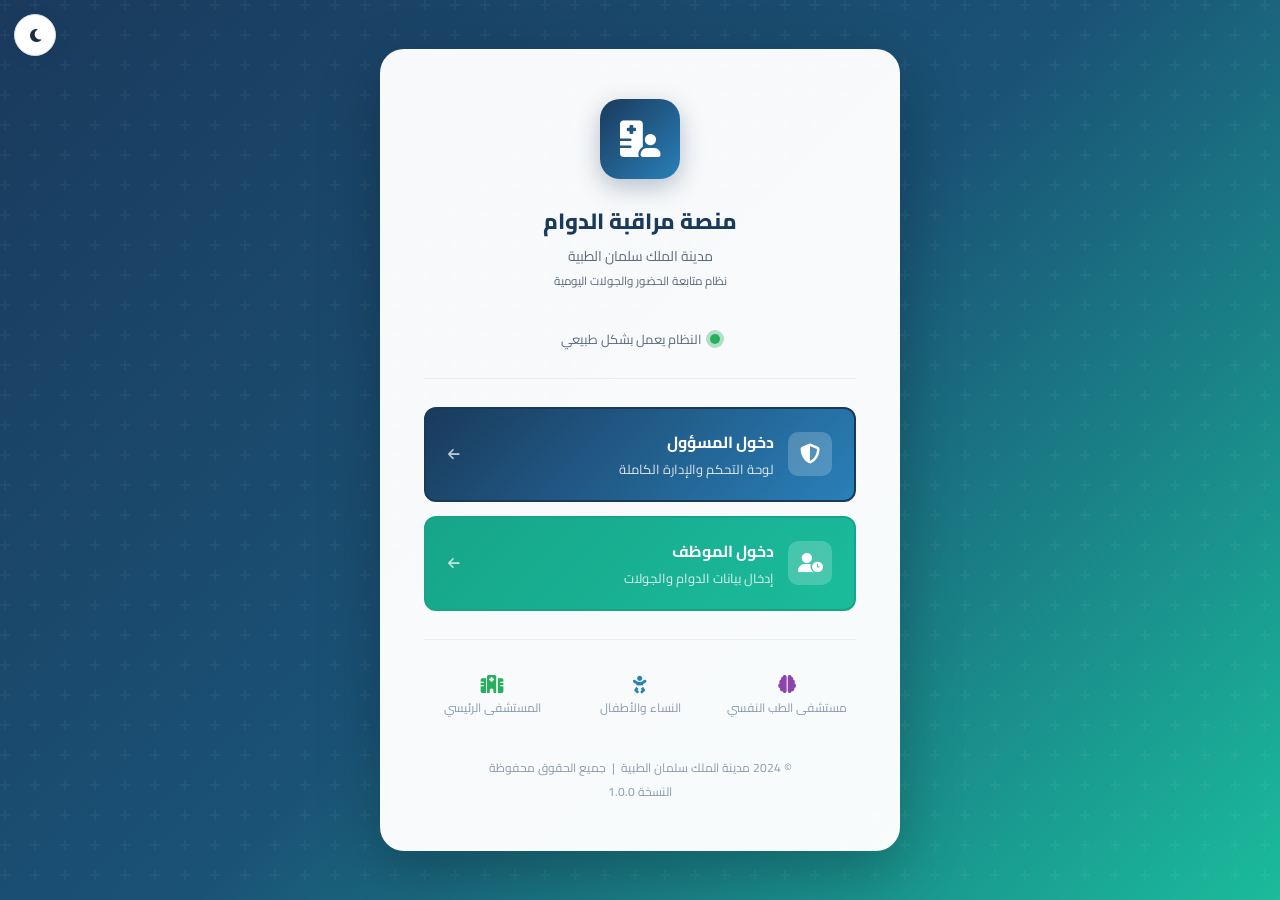
==== commit c28109f2: "تحديث شامل: توقيع النائب الإداري، طباعة/PDF، نسخ احتياطي، تنبيهات ذكية، سجل تدقيق، تشفير كلمة المرور" ====
--- a/index.html
+++ b/index.html
@@ -4,10 +4,17 @@
   <meta charset="UTF-8">
   <meta name="viewport" content="width=device-width, initial-scale=1.0">
   <title>منصة مراقبة الدوام - مدينة الملك سلمان الطبية</title>
+  <meta name="theme-color" content="#1a3a5c">
+  <link rel="manifest" href="manifest.json">
+  <link rel="apple-touch-icon" href="icon-192.png">
   <link rel="stylesheet" href="style.css">
   <link rel="stylesheet" href="https://cdnjs.cloudflare.com/ajax/libs/font-awesome/6.5.0/css/all.min.css">
 </head>
 <body data-page="index">
+
+  <button class="btn btn-ghost btn-icon theme-toggle theme-toggle-float" title="الوضع الليلي / النهاري" onclick="Theme.toggle()">
+    <i class="fas fa-moon"></i>
+  </button>
 
   <div class="index-page">
     <div class="index-card">
--- a/style.css
+++ b/style.css
@@ -185,6 +185,30 @@
 .stat-info { flex: 1; min-width: 0; }
 .stat-value { font-size: 28px; font-weight: 800; line-height: 1.1; color: var(--text); }
 .stat-label { font-size: 13px; color: var(--text-light); margin-top: 2px; }
+
+/* ======== مؤشرات الأداء (KPI) ======== */
+.kpi-section-title {
+  font-size: 14px; font-weight: 700; color: var(--text-light);
+  display: flex; align-items: center; gap: 8px;
+  margin-bottom: 12px;
+}
+.kpi-section-title i { color: var(--secondary); }
+
+.kpi-cards { display: grid; grid-template-columns: repeat(auto-fill, minmax(210px, 1fr)); gap: 16px; margin-bottom: 24px; }
+.kpi-card {
+  background: var(--surface);
+  border-radius: var(--radius);
+  padding: 18px 20px;
+  box-shadow: var(--shadow);
+  border-top: 3px solid var(--secondary);
+  transition: transform var(--transition), box-shadow var(--transition);
+}
+.kpi-card:hover { transform: translateY(-3px); box-shadow: var(--shadow-md); }
+.kpi-card-top { display: flex; align-items: center; justify-content: space-between; gap: 8px; margin-bottom: 10px; }
+.kpi-label { font-size: 13px; font-weight: 600; color: var(--text-light); display: flex; align-items: center; gap: 6px; }
+.kpi-label i { color: var(--secondary); font-size: 14px; }
+.kpi-value { font-size: 26px; font-weight: 800; color: var(--text); }
+.kpi-trend { font-size: 12px; }
 
 /* ======== جداول البيانات ======== */
 .table-wrapper {
@@ -745,3 +769,193 @@
   .content-area { padding: 0; }
   .section-content { display: block !important; }
 }
+
+/* ============================================================
+   إضافات: الوضع الليلي، التنبيهات، التوقيع، تحسينات الجوال
+   ============================================================ */
+
+/* ======== الوضع الليلي ======== */
+[data-theme="dark"] {
+  --primary:        #4a7fb5;
+  --primary-dark:   #0f2640;
+  --primary-hover:  #5a8fc5;
+  --secondary:      #5dade2;
+  --accent:         #1abc9c;
+  --accent-dark:    #17a589;
+
+  --bg:             #10161f;
+  --surface:        #1a2332;
+  --surface-2:      #212c3d;
+  --border:         #2e3d52;
+  --border-light:   #283548;
+
+  --text:           #e8eef5;
+  --text-light:     #a9b8cc;
+  --text-muted:     #7688a0;
+
+  --success:        #2ecc71;
+  --success-bg:     #16301f;
+  --success-border: #1e5e38;
+  --danger:         #ff6b5b;
+  --danger-bg:      #351b18;
+  --danger-border:  #6e2c24;
+  --warning:        #f39c12;
+  --warning-bg:     #33260f;
+  --warning-border: #6e5417;
+  --info:           #5dade2;
+  --info-bg:        #16283a;
+  --info-border:    #24486a;
+  --pending:        #af7ac5;
+  --pending-bg:     #2a1c33;
+  --pending-border: #4e3260;
+
+  --shadow:         0 2px 16px rgba(0,0,0,0.4);
+  --shadow-md:      0 4px 28px rgba(0,0,0,0.5);
+  --shadow-lg:      0 8px 40px rgba(0,0,0,0.6);
+}
+
+[data-theme="dark"] .index-card,
+[data-theme="dark"] .login-box { background: var(--surface); color: var(--text); }
+[data-theme="dark"] .emp-form-container { background: var(--surface); }
+[data-theme="dark"] code { background: var(--surface-2) !important; color: var(--text); }
+[data-theme="dark"] .data-table th { background: var(--surface-2); }
+
+/* زر تبديل الوضع */
+.theme-toggle { position: relative; font-size: 16px; }
+.theme-toggle-float {
+  position: fixed;
+  top: 14px;
+  left: 14px;
+  z-index: 999;
+  width: 42px;
+  height: 42px;
+  border-radius: 50%;
+  background: var(--surface);
+  box-shadow: var(--shadow);
+  border: 1px solid var(--border);
+  display: flex;
+  align-items: center;
+  justify-content: center;
+  color: var(--text);
+}
+
+/* ======== التنبيهات (الجرس) ======== */
+.notif-wrap { position: relative; }
+.notif-count {
+  position: absolute;
+  top: -4px;
+  left: -4px;
+  background: var(--danger);
+  color: #fff;
+  min-width: 18px;
+  height: 18px;
+  border-radius: 9px;
+  font-size: 11px;
+  font-weight: 800;
+  display: flex;
+  align-items: center;
+  justify-content: center;
+  padding: 0 4px;
+}
+.notif-dropdown {
+  position: absolute;
+  top: calc(100% + 10px);
+  left: 0;
+  width: 330px;
+  max-width: calc(100vw - 30px);
+  background: var(--surface);
+  border: 1px solid var(--border);
+  border-radius: var(--radius);
+  box-shadow: var(--shadow-lg);
+  z-index: 300;
+  display: none;
+  overflow: hidden;
+}
+.notif-dropdown.open { display: block; }
+.notif-header {
+  padding: 12px 16px;
+  font-weight: 700;
+  font-size: 14px;
+  border-bottom: 1px solid var(--border-light);
+  display: flex;
+  align-items: center;
+  gap: 8px;
+  color: var(--primary);
+}
+.notif-item {
+  display: flex;
+  align-items: flex-start;
+  gap: 10px;
+  padding: 12px 16px;
+  font-size: 13px;
+  cursor: pointer;
+  border-bottom: 1px solid var(--border-light);
+  transition: background var(--transition);
+}
+.notif-item:hover { background: var(--surface-2); }
+.notif-item:last-child { border-bottom: none; }
+.notif-item i { margin-top: 2px; }
+.notif-danger i  { color: var(--danger); }
+.notif-warning i { color: var(--warning); }
+.notif-info i    { color: var(--info); }
+.notif-empty {
+  padding: 26px 16px;
+  text-align: center;
+  color: var(--text-muted);
+  font-size: 13px;
+}
+.notif-empty i { color: var(--success); margin-left: 6px; }
+
+/* لوحة التنبيهات في لوحة التحكم */
+.alert-row {
+  display: flex;
+  align-items: center;
+  gap: 12px;
+  padding: 12px 18px;
+  border-radius: var(--radius-sm);
+  font-size: 13.5px;
+  font-weight: 600;
+  cursor: pointer;
+  margin-bottom: 8px;
+  border: 1px solid;
+  transition: transform var(--transition);
+}
+.alert-row:hover { transform: translateX(-3px); }
+.alert-danger  { background: var(--danger-bg);  border-color: var(--danger-border);  color: var(--danger); }
+.alert-warning { background: var(--warning-bg); border-color: var(--warning-border); color: var(--warning); }
+.alert-info    { background: var(--info-bg);    border-color: var(--info-border);    color: var(--info); }
+
+/* ======== لوحة التوقيع ======== */
+.sig-canvas {
+  width: 100%;
+  max-width: 480px;
+  height: 160px;
+  border: 2px dashed var(--border);
+  border-radius: var(--radius-sm);
+  background: var(--surface-2);
+  cursor: crosshair;
+  touch-action: none;
+  display: block;
+}
+.signature-block {
+  background: var(--success-bg);
+  border: 1px solid var(--success-border);
+  border-radius: var(--radius-sm);
+  padding: 14px 18px;
+}
+[data-theme="dark"] .sig-canvas { background: #e8eef5; }
+#sigPreview img { background: #fff; border: 1px solid var(--border); border-radius: 6px; padding: 2px 6px; }
+
+/* ======== تحسينات الجوال ======== */
+@media (max-width: 640px) {
+  .hide-mobile { display: none !important; }
+  .stat-cards { grid-template-columns: repeat(2, 1fr) !important; }
+  .kpi-cards  { grid-template-columns: repeat(2, 1fr) !important; }
+  .filter-bar { gap: 8px; }
+  .filter-group { min-width: calc(50% - 8px); }
+  .table-header { flex-wrap: wrap; gap: 10px; }
+  .table-actions { flex-wrap: wrap; }
+  .content-card-header { flex-wrap: wrap; gap: 10px; }
+  .theme-toggle-float { top: 10px; left: 10px; }
+  .modal-box { max-height: 92vh; overflow-y: auto; }
+}
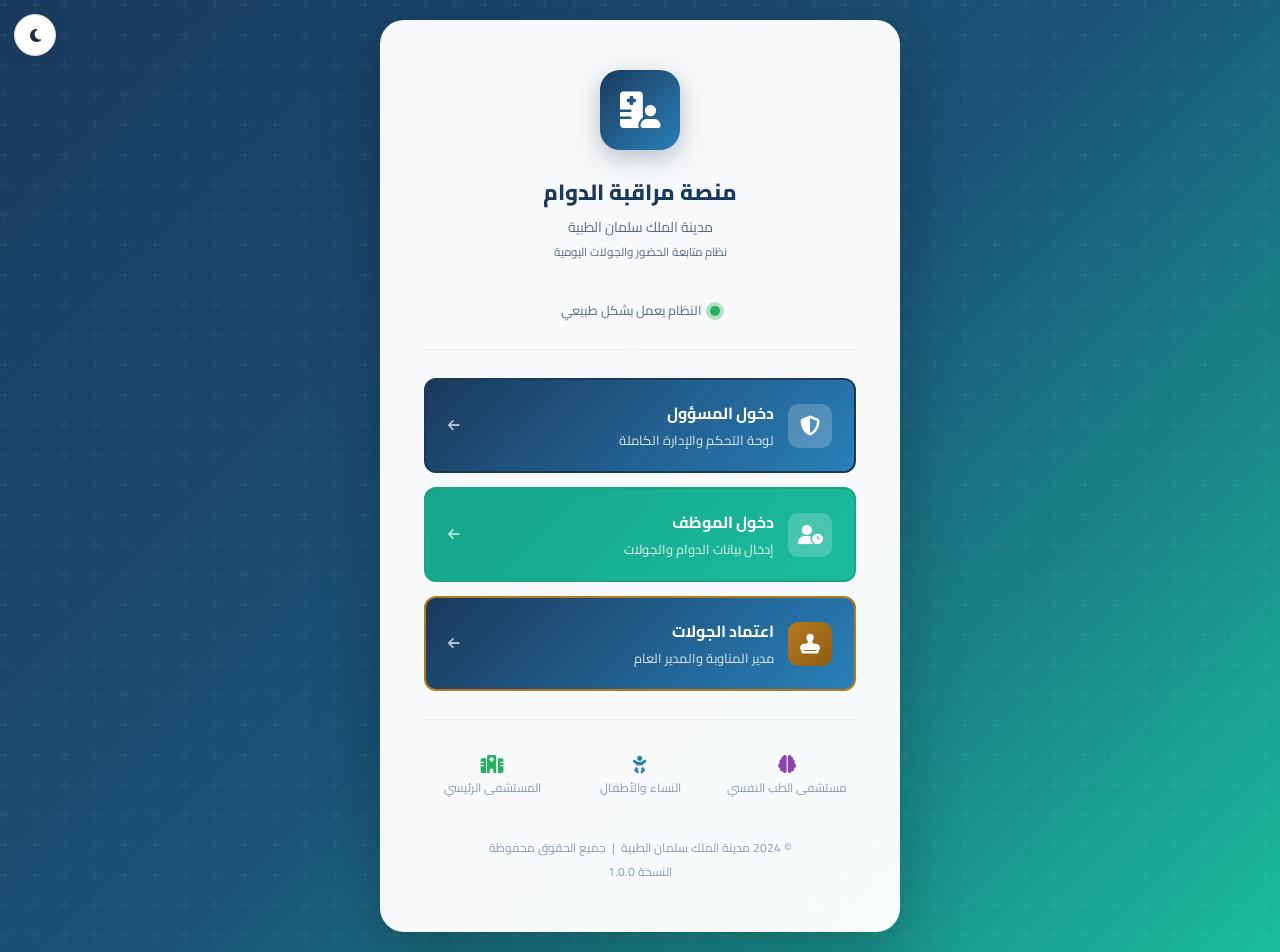
==== commit 63ae4862: "نظام اعتماد الجولات: جولة متعددة الأقسام مع اعتماد المدير المناوب داخل صفحة الموظف - صفحة الموظف: جو" ====
--- a/index.html
+++ b/index.html
@@ -62,6 +62,17 @@
           <i class="fas fa-arrow-left" style="margin-right:auto;opacity:.7"></i>
         </button>
 
+        <button class="index-btn admin" onclick="location.href='approvals.html'" style="border-color:#b7791f">
+          <div class="index-btn-icon" style="background:linear-gradient(135deg,#b7791f,#8e5d13)">
+            <i class="fas fa-stamp"></i>
+          </div>
+          <div class="index-btn-text">
+            <strong>اعتماد الجولات</strong>
+            <span>مدير المناوبة والمدير العام</span>
+          </div>
+          <i class="fas fa-arrow-left" style="margin-right:auto;opacity:.7"></i>
+        </button>
+
       </div>
 
       <!-- المستشفيات -->
@@ -89,6 +100,7 @@
   </div>
 
   <div class="toast-container" id="toastContainer"></div>
+  <script src="config.js"></script>
   <script src="script.js"></script>
 </body>
 </html>
